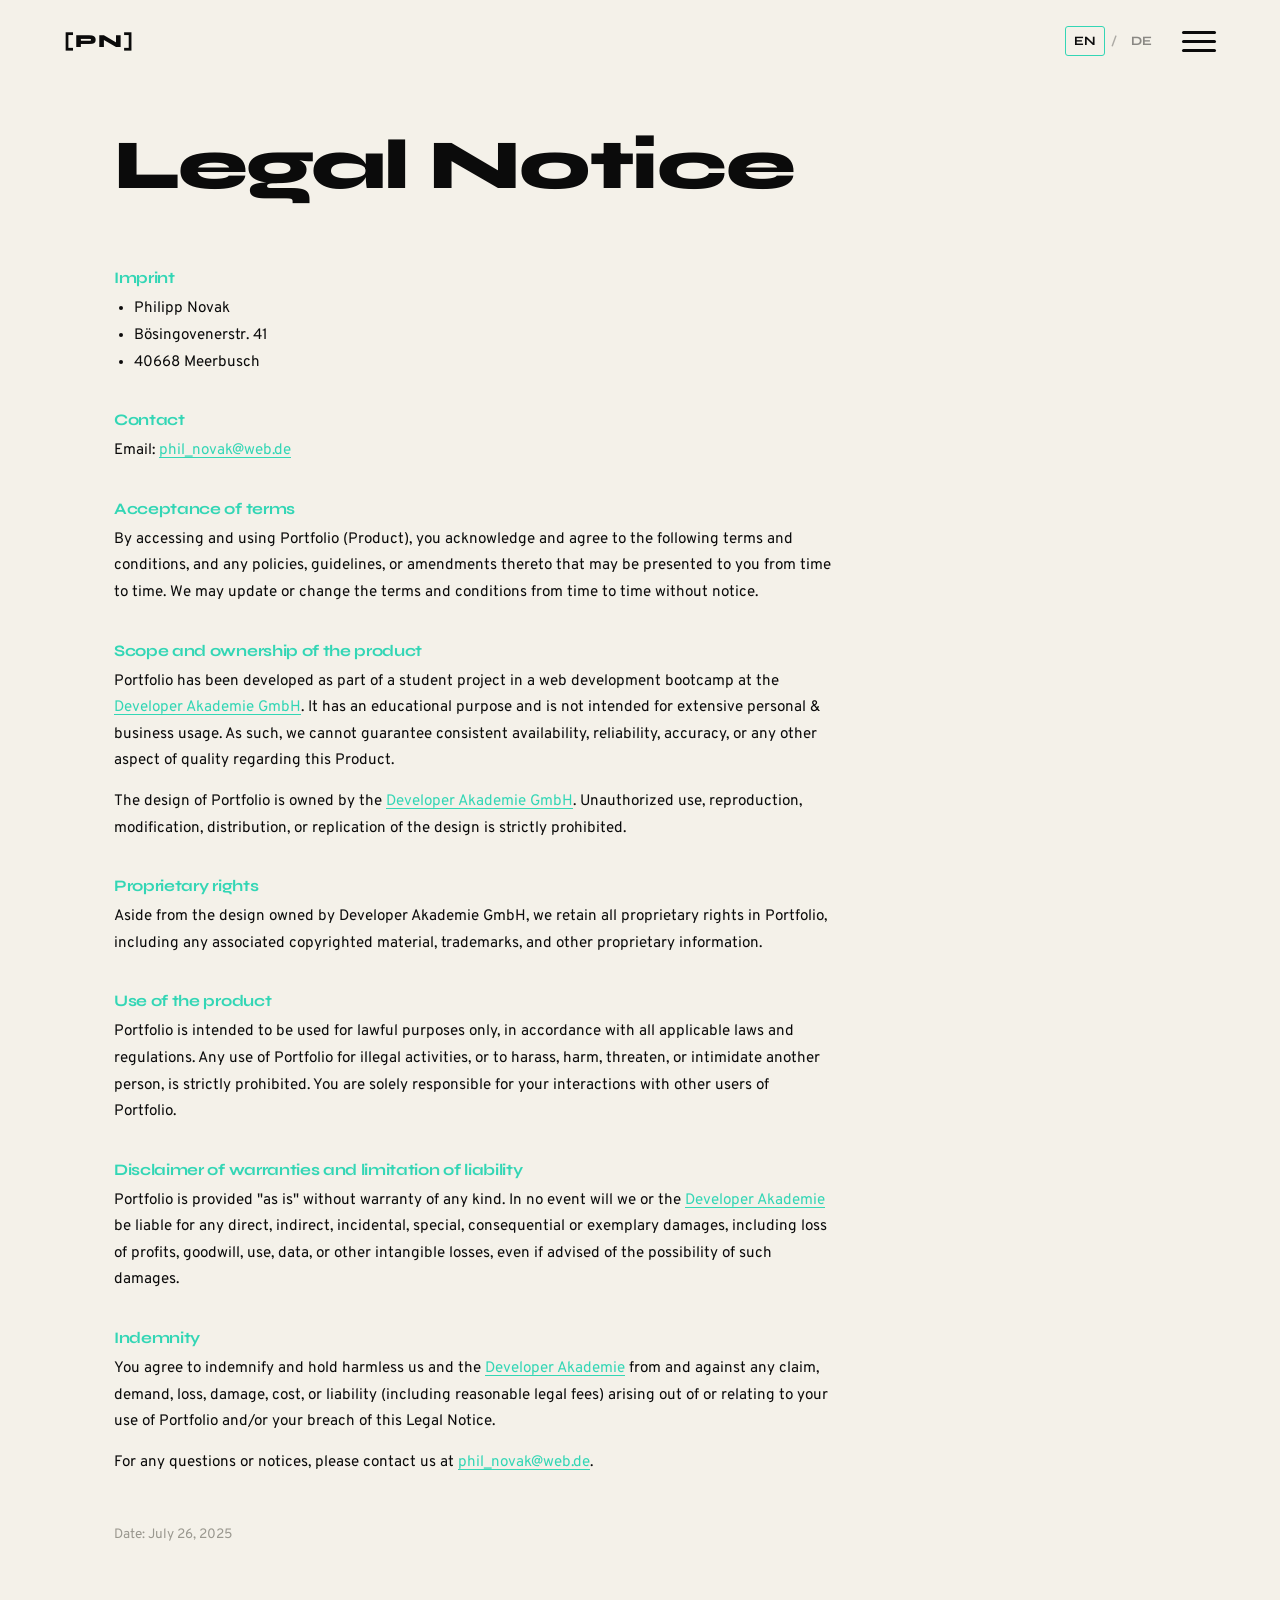
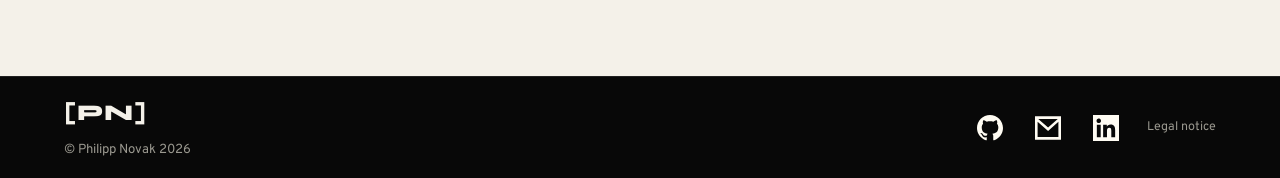
==== legal-notice.html @ 4f1f5400 "Add contact form functionality, internationalization support, and privacy policy page - Implemented " ====
<!DOCTYPE html>
<html lang="en">

<head>
    <meta charset="UTF-8">
    <meta name="viewport" content="width=device-width, initial-scale=1.0">
    <title>Legal Notice — Philipp Novak</title>
    <link rel="stylesheet" href="style.css">
    <link rel="icon" type="image/png" href="./assets/img/logo_philipp_novak.png" />
</head>

<body id="top">

    <!-- HEADER -->
    <header class="site-header">
        <span class="logo">[P<span>N</span>]</span>
        <div class="header-right">
            <div class="lang" aria-label="Language switch">
                <button data-lang="en" class="is-active">EN</button>
                <span class="sep">/</span>
                <button data-lang="de">DE</button>
            </div>
            <button class="burger" id="burger" aria-label="Open menu" aria-expanded="false">
                <span></span><span></span><span></span>
            </button>
        </div>
    </header>

    <!-- MENU OVERLAY -->
    <nav class="menu" id="menu" aria-hidden="true">
        <div class="menu-links">
            <a href="./index.html#about"><span data-i18n="nav_about">About me</span></a>
            <a href="./index.html#skills"><span data-i18n="nav_skills">My Skills</span></a>
            <a href="./index.html#portfolio"><span data-i18n="nav_portfolio">Portfolio</span></a>
            <a href="./index.html#references"><span data-i18n="nav_references">References</span></a>
            <a href="./index.html#contact"><span data-i18n="nav_contact">Say Hi</span></a>
        </div>
        <div class="menu-bottom">
            <div class="menu-bottom-inner">
                <div class="menu-hi">
                    <p class="menu-hi-title">Say Hi!</p>
                    <a href="mailto:phil_novak@web.de" class="menu-hi-email">phil_novak@web.de</a>
                </div>
                <div class="menu-socials">
                    <a href="#" aria-label="GitHub"><img src="./assets/img/github_menu.svg" alt="GitHub"></a>
                    <a href="mailto:phil_novak@web.de" aria-label="Email"><img src="./assets/img/mail_menu.svg" alt="Email"></a>
                    <a href="#" aria-label="LinkedIn"><img src="./assets/img/linkedin_menu.svg" alt="LinkedIn"></a>
                </div>
            </div>
        </div>
    </nav>

    <!-- LEGAL NOTICE CONTENT -->
    <section class="legal-page pad">
        <div class="wrap">
            <h1 data-i18n="ln_title">Legal Notice</h1>

            <div class="legal-block">
                <h2 data-i18n="ln_imprint">Imprint</h2>
                <ul>
                    <li>Philipp Novak</li>
                    <li>Bösingovenerstr. 41</li>
                    <li>40668 Meerbusch</li>
                </ul>
            </div>

            <div class="legal-block">
                <h2 data-i18n="ln_contact">Contact</h2>
                <p data-i18n-html="ln_contact_p">Email: <a href="mailto:phil_novak@web.de">phil_novak@web.de</a></p>
            </div>

            <div class="legal-block">
                <h2 data-i18n="ln_terms">Acceptance of terms</h2>
                <p data-i18n="ln_terms_p">By accessing and using Portfolio (Product), you acknowledge and agree to the following terms and conditions, and any policies, guidelines, or amendments thereto that may be presented to you from time to time. We may update or change the terms and conditions from time to time without notice.</p>
            </div>

            <div class="legal-block">
                <h2 data-i18n="ln_scope">Scope and ownership of the product</h2>
                <p data-i18n-html="ln_scope_p1">Portfolio has been developed as part of a student project in a web development bootcamp at the <a href="https://developerakademie.com" target="_blank" rel="noopener">Developer Akademie GmbH</a>. It has an educational purpose and is not intended for extensive personal &amp; business usage. As such, we cannot guarantee consistent availability, reliability, accuracy, or any other aspect of quality regarding this Product.</p>
                <p data-i18n-html="ln_scope_p2">The design of Portfolio is owned by the <a href="https://developerakademie.com" target="_blank" rel="noopener">Developer Akademie GmbH</a>. Unauthorized use, reproduction, modification, distribution, or replication of the design is strictly prohibited.</p>
            </div>

            <div class="legal-block">
                <h2 data-i18n="ln_prop">Proprietary rights</h2>
                <p data-i18n="ln_prop_p">Aside from the design owned by Developer Akademie GmbH, we retain all proprietary rights in Portfolio, including any associated copyrighted material, trademarks, and other proprietary information.</p>
            </div>

            <div class="legal-block">
                <h2 data-i18n="ln_use">Use of the product</h2>
                <p data-i18n="ln_use_p">Portfolio is intended to be used for lawful purposes only, in accordance with all applicable laws and regulations. Any use of Portfolio for illegal activities, or to harass, harm, threaten, or intimidate another person, is strictly prohibited. You are solely responsible for your interactions with other users of Portfolio.</p>
            </div>

            <div class="legal-block">
                <h2 data-i18n="ln_disc">Disclaimer of warranties and limitation of liability</h2>
                <p data-i18n-html="ln_disc_p">Portfolio is provided "as is" without warranty of any kind. In no event will we or the <a href="https://developerakademie.com" target="_blank" rel="noopener">Developer Akademie</a> be liable for any direct, indirect, incidental, special, consequential or exemplary damages, even if advised of the possibility of such damages.</p>
            </div>

            <div class="legal-block">
                <h2 data-i18n="ln_indem">Indemnity</h2>
                <p data-i18n-html="ln_indem_p1">You agree to indemnify and hold harmless us and the <a href="https://developerakademie.com" target="_blank" rel="noopener">Developer Akademie</a> from and against any claim, demand, loss, damage, cost, or liability arising out of or relating to your use of Portfolio and/or your breach of this Legal Notice.</p>
                <p data-i18n-html="ln_indem_p2">For any questions or notices, please contact us at <a href="mailto:phil_novak@web.de">phil_novak@web.de</a>.</p>
            </div>

            <p class="legal-date" data-i18n="ln_date">Date: July 26, 2025</p>
        </div>
    </section>

    <!-- FOOTER -->
    <section class="contact contact--slim">
        <footer class="site-footer">
            <div class="footer-left">
                <span class="logo">[P<span>N</span>]</span>
                <a href="mailto:phil_novak@web.de" class="footer-email">phil_novak@web.de</a>
                <p>© Philipp Novak 2026</p>
            </div>
            <div class="footer-right">
                <div class="socials">
                    <a href="#" aria-label="GitHub"><img src="./assets/img/github_menu.svg" alt="GitHub"></a>
                    <a href="mailto:phil_novak@web.de" aria-label="Email"><img src="./assets/img/mail_menu.svg" alt="Email"></a>
                    <a href="#" aria-label="LinkedIn"><img src="./assets/img/linkedin_menu.svg" alt="LinkedIn"></a>
                </div>
                <a href="./legal-notice.html" class="legal" data-i18n="legal">Legal notice</a>
            </div>
        </footer>
    </section>

    <script src="./js/i18n.js"></script>
    <script src="./script.js"></script>

</body>
</html>
---- style.css ----
/* ---------- fonts ---------- */
@font-face {
  font-family: 'Overpass';
  font-style: normal;
  font-weight: 300;
  font-display: swap;
  src: url('./fonts/overpass-300-latin_ext.woff2') format('woff2');
  unicode-range: U+0100-02BA, U+02BD-02C5, U+02C7-02CC, U+02CE-02D7, U+02DD-02FF, U+0304, U+0308, U+0329, U+1D00-1DBF, U+1E00-1E9F, U+1EF2-1EFF, U+2020, U+20A0-20AB, U+20AD-20C0, U+2113, U+2C60-2C7F, U+A720-A7FF;
}
@font-face {
  font-family: 'Overpass';
  font-style: normal;
  font-weight: 300;
  font-display: swap;
  src: url('./fonts/overpass-300-latin.woff2') format('woff2');
  unicode-range: U+0000-00FF, U+0131, U+0152-0153, U+02BB-02BC, U+02C6, U+02DA, U+02DC, U+0304, U+0308, U+0329, U+2000-206F, U+20AC, U+2122, U+2191, U+2193, U+2212, U+2215, U+FEFF, U+FFFD;
}
@font-face {
  font-family: 'Overpass';
  font-style: normal;
  font-weight: 400;
  font-display: swap;
  src: url('./fonts/overpass-400-latin_ext.woff2') format('woff2');
  unicode-range: U+0100-02BA, U+02BD-02C5, U+02C7-02CC, U+02CE-02D7, U+02DD-02FF, U+0304, U+0308, U+0329, U+1D00-1DBF, U+1E00-1E9F, U+1EF2-1EFF, U+2020, U+20A0-20AB, U+20AD-20C0, U+2113, U+2C60-2C7F, U+A720-A7FF;
}
@font-face {
  font-family: 'Overpass';
  font-style: normal;
  font-weight: 400;
  font-display: swap;
  src: url('./fonts/overpass-400-latin.woff2') format('woff2');
  unicode-range: U+0000-00FF, U+0131, U+0152-0153, U+02BB-02BC, U+02C6, U+02DA, U+02DC, U+0304, U+0308, U+0329, U+2000-206F, U+20AC, U+2122, U+2191, U+2193, U+2212, U+2215, U+FEFF, U+FFFD;
}
@font-face {
  font-family: 'Overpass';
  font-style: normal;
  font-weight: 700;
  font-display: swap;
  src: url('./fonts/overpass-700-latin_ext.woff2') format('woff2');
  unicode-range: U+0100-02BA, U+02BD-02C5, U+02C7-02CC, U+02CE-02D7, U+02DD-02FF, U+0304, U+0308, U+0329, U+1D00-1DBF, U+1E00-1E9F, U+1EF2-1EFF, U+2020, U+20A0-20AB, U+20AD-20C0, U+2113, U+2C60-2C7F, U+A720-A7FF;
}
@font-face {
  font-family: 'Overpass';
  font-style: normal;
  font-weight: 700;
  font-display: swap;
  src: url('./fonts/overpass-700-latin.woff2') format('woff2');
  unicode-range: U+0000-00FF, U+0131, U+0152-0153, U+02BB-02BC, U+02C6, U+02DA, U+02DC, U+0304, U+0308, U+0329, U+2000-206F, U+20AC, U+2122, U+2191, U+2193, U+2212, U+2215, U+FEFF, U+FFFD;
}
@font-face {
  font-family: 'Syne';
  font-style: normal;
  font-weight: 700;
  font-display: swap;
  src: url('./fonts/syne-700-latin_ext.woff2') format('woff2');
  unicode-range: U+0100-02BA, U+02BD-02C5, U+02C7-02CC, U+02CE-02D7, U+02DD-02FF, U+0304, U+0308, U+0329, U+1D00-1DBF, U+1E00-1E9F, U+1EF2-1EFF, U+2020, U+20A0-20AB, U+20AD-20C0, U+2113, U+2C60-2C7F, U+A720-A7FF;
}
@font-face {
  font-family: 'Syne';
  font-style: normal;
  font-weight: 700;
  font-display: swap;
  src: url('./fonts/syne-700-latin.woff2') format('woff2');
  unicode-range: U+0000-00FF, U+0131, U+0152-0153, U+02BB-02BC, U+02C6, U+02DA, U+02DC, U+0304, U+0308, U+0329, U+2000-206F, U+20AC, U+2122, U+2191, U+2193, U+2212, U+2215, U+FEFF, U+FFFD;
}
@font-face {
  font-family: 'Syne';
  font-style: normal;
  font-weight: 800;
  font-display: swap;
  src: url('./fonts/syne-800-latin_ext.woff2') format('woff2');
  unicode-range: U+0100-02BA, U+02BD-02C5, U+02C7-02CC, U+02CE-02D7, U+02DD-02FF, U+0304, U+0308, U+0329, U+1D00-1DBF, U+1E00-1E9F, U+1EF2-1EFF, U+2020, U+20A0-20AB, U+20AD-20C0, U+2113, U+2C60-2C7F, U+A720-A7FF;
}
@font-face {
  font-family: 'Syne';
  font-style: normal;
  font-weight: 800;
  font-display: swap;
  src: url('./fonts/syne-800-latin.woff2') format('woff2');
  unicode-range: U+0000-00FF, U+0131, U+0152-0153, U+02BB-02BC, U+02C6, U+02DA, U+02DC, U+0304, U+0308, U+0329, U+2000-206F, U+20AC, U+2122, U+2191, U+2193, U+2212, U+2215, U+FEFF, U+FFFD;
}

  :root {
    --cream: #F4F1E9;
    --ink: #0B0B0B;
    --teal: #33D6B5;
    --dark: #080808;
    --muted: #8d8a82;
    --line: #0B0B0B;
    --maxw: 1180px;
  }

  * {
    box-sizing: border-box;
    margin: 0;
    padding: 0
  }

  html {
    scroll-behavior: smooth
  }

  body {
    font-family: 'Overpass', system-ui, sans-serif;
    background: var(--cream);
    color: var(--ink);
    line-height: 1.6;
    overflow-x: hidden;
    -webkit-font-smoothing: antialiased;
  }

  h1,
  h2,
  h3 {
    font-family: 'Syne', sans-serif;
    line-height: 1;
    letter-spacing: -0.02em
  }

  a {
    color: inherit;
    text-decoration: none
  }

  img,
  svg {
    display: block
  }

  ::selection {
    background: var(--teal);
    color: var(--ink)
  }

  .wrap {
    max-width: var(--maxw);
    margin-inline: auto;
    padding-inline: clamp(20px, 5vw, 64px)
  }

  .teal {
    color: var(--teal)
  }

  /* ---------- buttons ---------- */
  .btn {
    display: inline-flex;
    align-items: center;
    gap: 10px;
    font-family: 'Syne', sans-serif;
    font-weight: 700;
    font-size: .95rem;
    border: 2px solid var(--ink);
    background: transparent;
    color: var(--ink);
    padding: 14px 34px;
    border-radius: 2px;
    cursor: pointer;
    transition: background .25s ease, color .25s ease, transform .15s ease;
  }

  .btn:hover {
    background: var(--ink);
    color: var(--cream)
  }

  .btn:active {
    transform: translateY(1px)
  }

  .btn:disabled {
    opacity: .35;
    cursor: not-allowed;
  }

  .btn:disabled:hover {
    background: transparent;
    color: var(--ink);
    transform: none;
  }

  .btn--ghost-light:disabled:hover {
    background: transparent;
    color: var(--cream);
  }

  .btn--ghost-light {
    border-color: var(--cream);
    color: var(--cream)
  }

  .btn--ghost-light:hover {
    background: var(--cream);
    color: var(--dark)
  }

  /* ---------- header ---------- */
  .site-header {
    position: fixed;
    top: 0;
    left: 0;
    width: 100%;
    z-index: 40;
    display: flex;
    align-items: center;
    justify-content: space-between;
    padding: 26px clamp(20px, 5vw, 64px);
    background: var(--cream);
  }

  .logo {
    font-family: 'Syne', sans-serif;
    font-weight: 900;
    font-size: 1.15rem;
    letter-spacing: 1px;
    display: inline-flex
  }

  .logo span {
    color: var(--ink)
  }

  .site-footer .logo {
    color: var(--cream)
  }

  .site-footer .logo span {
    color: var(--cream)
  }

  .header-right {
    display: flex;
    align-items: center;
    gap: 22px
  }

  .lang {
    display: flex;
    align-items: center;
    gap: 6px;
    font-family: 'Syne', sans-serif;
    font-weight: 700;
    font-size: .8rem
  }

  .lang button {
    background: none;
    border: none;
    cursor: pointer;
    color: var(--ink);
    font: inherit;
    padding: 4px 8px;
    border-radius: 3px;
    opacity: .45;
    transition: .2s;
  }

  .lang button.is-active {
    opacity: 1;
    background: none;
    color: var(--ink);
    border: 1.5px solid var(--teal);
  }

  .lang .sep {
    opacity: .3
  }

  .burger {
    width: 34px;
    height: 24px;
    position: relative;
    background: none;
    border: none;
    cursor: pointer;
  }

  .burger span {
    position: absolute;
    left: 0;
    height: 2.5px;
    width: 100%;
    background: var(--ink);
    border-radius: 2px;
    transition: transform .3s ease, opacity .2s ease, top .3s ease, background .3s ease;
  }

  .burger span:nth-child(1) {
    top: 2px
  }

  .burger span:nth-child(2) {
    top: 11px
  }

  .burger span:nth-child(3) {
    top: 20px
  }

  body.menu-open .burger span:nth-child(1) {
    top: 11px;
    transform: rotate(45deg)
  }

  body.menu-open .burger span:nth-child(2) {
    opacity: 0
  }

  body.menu-open .burger span:nth-child(3) {
    top: 11px;
    transform: rotate(-45deg)
  }

  /* ---------- menu overlay ---------- */
  .menu {
    position: fixed;
    inset: 0;
    z-index: 35;
    background: var(--cream);
    color: var(--ink);
    display: flex;
    flex-direction: column;
    opacity: 0;
    visibility: hidden;
    transition: opacity .35s ease, visibility .35s;
  }

  body.menu-open .menu {
    opacity: 1;
    visibility: visible;
  }

  .menu-links {
    flex: 1;
    display: flex;
    flex-direction: column;
    justify-content: center;
    padding: 100px clamp(24px, 8vw, 120px) 24px;
    gap: 4px;
  }

  .menu-links a {
    font-family: 'Syne', sans-serif;
    font-weight: 800;
    font-size: clamp(2rem, 7vw, 4.5rem);
    line-height: 1.15;
    color: var(--ink);
    display: flex;
    align-items: center;
    gap: 20px;
    transition: color .2s ease;
  }

  .menu-links a::before {
    content: '';
    display: block;
    width: clamp(10px, 1.5vw, 16px);
    height: clamp(10px, 1.5vw, 16px);
    border-left: 2.5px solid currentColor;
    border-bottom: 2.5px solid currentColor;
    flex-shrink: 0;
  }

  .menu-links a:hover {
    color: var(--teal);
  }

  .menu-bottom {
    background: var(--dark);
    color: var(--cream);
    padding: 52px clamp(24px, 8vw, 120px) 40px;
    clip-path: polygon(0 44px, 100% 0, 100% 100%, 0 100%);
  }

  .menu-bottom-inner {
    display: flex;
    align-items: flex-end;
    justify-content: space-between;
    gap: 24px;
  }

  .menu-hi-title {
    font-family: 'Syne', sans-serif;
    font-weight: 900;
    font-size: clamp(2rem, 5vw, 3.5rem);
    line-height: 1;
    letter-spacing: -0.02em;
  }

  .menu-hi-email {
    display: block;
    margin-top: 8px;
    font-size: .9rem;
    color: var(--cream);
    opacity: .65;
  }

  .menu-socials {
    display: flex;
    gap: 24px;
    align-items: center;
    padding-bottom: 4px;
  }

  .menu-socials a img {
    width: 26px;
    height: 26px;
    display: block;
    transition: opacity .2s;
  }

  .menu-socials a:hover img {
    opacity: .65;
  }

  /* ---------- hero ---------- */
  .hero {
    position: relative;
    min-height: 100svh;
    display: flex;
    flex-direction: column;
    justify-content: center;
    padding-block: 140px 90px;
  }

  .hero-text {
    display: inline-flex;
    flex-direction: column;
  }

  .hero h1 {
    font-weight: 900;
    font-size: clamp(3rem, 13vw, 9rem);
    letter-spacing: -0.03em
  }

  .hero h1 .l2 {
    display: block
  }

  .hero h1 span:first-child {
    padding-left: clamp(1rem, 4vw, 3.5rem);
  }

  .hero-name {
    display: flex;
    align-items: center;
    gap: 18px;
    margin-top: 26px;
  }

  .hero-name .rule {
    flex: 1;
    height: 2px;
    background: var(--ink)
  }

  .hero-name strong {
    font-family: 'Overpass', sans-serif;
    font-weight: 700;
    color: var(--teal);
    font-size: clamp(1.1rem, 2.6vw, 1.7rem);
  }

  .hero-mail {
    position: absolute;
    left: clamp(10px, 2.6vw, 30px);
    bottom: 120px;
    transform: rotate(-90deg);
    transform-origin: left bottom;
    font-size: .72rem;
    letter-spacing: .18em;
    color: var(--ink);
    opacity: .7;
  }

  .scroll-down {
    position: absolute;
    right: clamp(20px, 5vw, 64px);
    bottom: 46px;
    display: flex;
    flex-direction: column;
    align-items: center;
    gap: 8px;
    font-size: .7rem;
    letter-spacing: .14em;
    opacity: .8;
  }

  .scroll-down img {
    animation: drop 1.3s ease-in-out infinite
  }

  @keyframes drop {
    0% {
      transform: translateY(-24px);
      opacity: 0;
    }
    30% {
      opacity: 1;
    }
    70% {
      opacity: 1;
    }
    100% {
      transform: translateY(28px);
      opacity: 0;
    }
  }

  /* ---------- section frame ---------- */
  section {
    position: relative;
    scroll-margin-top: 80px;
  }

  .pad {
    padding-block: clamp(70px, 11vw, 130px)
  }

  .section-head {
    text-align: center;
    margin-bottom: clamp(40px, 6vw, 70px)
  }

  .section-head h2 {
    font-weight: 900;
    font-size: clamp(2.4rem, 7vw, 4.4rem);
    display: inline-block;
    transition: color .25s ease;
  }

  .section-head p {
    max-width: 520px;
    margin: 18px auto 0;
    color: #4a4842;
    font-size: 1rem;
  }

  /* heading with side rules (skills) */
  .head-ruled {
    display: flex;
    align-items: center;
    gap: 24px;
    justify-content: center;
    margin-bottom: clamp(36px, 6vw, 60px)
  }

  .head-ruled .r {
    flex: 1;
    height: 2px;
    background: var(--ink);
    max-width: 220px
  }

  .head-ruled h2 {
    font-weight: 900;
    font-size: clamp(2.2rem, 6.5vw, 4rem);
    white-space: nowrap;
    transition: color .25s ease;
  }

  /* ---------- about ---------- */
  .about-grid {
    display: grid;
    grid-template-columns: 1.1fr 1fr;
    gap: clamp(36px, 6vw, 80px);
    align-items: start;
  }

  .about h2 {
    font-size: clamp(2.6rem, 7vw, 4.6rem);
    font-weight: 900;
    margin-bottom: clamp(16px, 2.5vw, 28px);
    transition: color .25s ease;
  }

  .about h2:hover,
  #skills h2:hover,
  #portfolio h2:hover,
  #references h2:hover,
  #contact h2:hover {
    color: var(--teal);
  }

  .about p.lead {
    color: #4a4842;
    max-width: 50ch;
    margin-bottom: 28px
  }

  .about-facts {
    display: flex;
    flex-direction: column;
    gap: 14px;
    margin-bottom: 34px
  }

  .fact {
    display: flex;
    align-items: center;
    gap: 14px;
    font-weight: 500
  }

  .fact svg {
    flex: none
  }

  .about-photo-col {
    padding-top: calc(clamp(2.6rem, 7vw, 4.6rem) + 28px);
  }

  .about-photo {
    position: relative;
    aspect-ratio: 1/1.05;
    background: linear-gradient(135deg, #d9d6cd, #c4c1b7);
    display: flex;
    flex-direction: column;
    align-items: center;
    justify-content: center;
    gap: 14px;
    color: #6c6960;
    max-width: 82%;
  }

  .about-photo::after {
    content: '';
    position: absolute;
    inset: 0;
    border: 2px solid var(--ink);
    pointer-events: none;
    opacity: 0;
    transform: translate(0, 0);
    transition: opacity .3s ease, transform .3s ease;
  }

  .about-photo:hover::after {
    opacity: 1;
    transform: translate(8px, 8px);
  }

  .about-photo img {
    width: 100%;
    height: 100%;
    object-fit: cover;
    display: block;
  }

  .skills-arrow {
    display: flex;
    justify-content: flex-start;
    padding-top: 12px;
    transition: transform .2s ease;
  }

  .skills-arrow:hover {
    transform: translateX(4px);
  }

  .skills-arrow img {
    width: auto;
    height: auto;
    object-fit: unset;
  }

  .about-arrow {
    display: flex;
    justify-content: center;
    padding-top: 20px;
    transition: transform .2s ease;
  }

  .about-arrow:hover {
    transform: translateY(4px);
  }

  .about-arrow img {
    width: auto;
    height: auto;
    object-fit: unset;
  }

  .about-photo svg {
    opacity: .55
  }

  .about-photo span {
    font-size: .85rem;
    letter-spacing: .05em
  }

  /* ---------- skills ---------- */
  #skills {
    padding-block-start: clamp(40px, 3vw, 70px);
  }

  .skills-box {
    border: 2px solid var(--ink);
    padding: clamp(28px, 5vw, 56px) clamp(20px, 4vw, 48px)
  }

  .skills-grid {
    display: grid;
    grid-template-columns: repeat(5, 1fr);
    gap: clamp(22px, 3vw, 38px) 12px;
  }

  .skill {
    display: flex;
    flex-direction: column;
    align-items: center;
    gap: 12px;
    text-align: center
  }

  .skill .ico {
    width: 58px;
    height: 58px;
    color: var(--ink);
    display: flex;
    align-items: center;
    justify-content: center;
    overflow: hidden;
  }

  .skill .ico img {
    width: 100%;
    height: 100%;
    object-fit: contain;
    display: block;
  }

  .skill:hover .ico img {
    animation: carousel-slide 1s ease-in-out infinite;
  }

  @keyframes carousel-slide {
    0%   { transform: translateX(0);     opacity: 1; }
    30%  { transform: translateX(110%);  opacity: 0; }
    31%  { transform: translateX(-110%); opacity: 0; }
    75%  { transform: translateX(0);     opacity: 1; }
    100% { transform: translateX(0);     opacity: 1; }
  }

  .skill span {
    font-size: .8rem;
    font-weight: 600
  }

  .skills-foot {
    display: flex;
    align-items: center;
    justify-content: center;
    gap: 10px;
    flex-wrap: wrap;
    margin-top: clamp(28px, 4vw, 44px);
    font-size: .95rem;
    text-align: center;
  }

  .skills-contact {
    font-weight: 300;
    color: var(--teal);
    transition: font-weight .15s ease;
  }

  .skills-contact:hover {
    font-weight: 700;
  }

  .skills-contact-obj {
    position: relative;
  }

  .skills-contact-obj::after {
    content: '';
    position: absolute;
    left: 0;
    bottom: -1px;
    width: 0;
    height: 1.5px;
    background: currentColor;
    transition: width .3s ease;
  }

  .skills-contact:hover .skills-contact-obj::after {
    width: 100%;
  }

  /* ---------- portfolio ---------- */
  .proj {
    display: grid;
    grid-template-columns: 1fr 1fr;
    align-items: center;
    gap: clamp(20px, 5vw, 60px);
    margin-bottom: clamp(40px, 7vw, 90px);
    position: relative;
  }

  .proj:last-child {
    margin-bottom: 0
  }

  .proj.reverse .proj-media {
    order: 2
  }

  .proj.reverse .proj-num {
    order: 1;
    align-items: flex-start;
  }

  .proj-num {
    font-family: 'Syne', sans-serif;
    font-weight: 900;
    font-size: clamp(1.6rem, 4vw, 2.6rem);
    display: flex;
    flex-direction: column;
    align-items: flex-end;
    gap: 20px;
  }

  .proj-count {
    line-height: 1;
  }

  .proj-hover-info {
    display: flex;
    flex-direction: column;
    align-items: flex-end;
    gap: 14px;
    opacity: 0;
    transform: translateX(-80px);
    transition: opacity .5s cubic-bezier(.22,.61,.36,1), transform .5s cubic-bezier(.22,.61,.36,1);
  }

  .proj.reverse .proj-hover-info {
    align-items: flex-start;
    transform: translateX(80px);
  }

  .proj:hover .proj-hover-info {
    opacity: 1;
    transform: translateX(0);
  }

  .proj-title {
    font-family: 'Overpass', sans-serif;
    font-weight: 800;
    font-size: clamp(1.1rem, 2vw, 1.4rem);
  }

  .proj-langs {
    display: flex;
    align-items: center;
    flex-wrap: wrap;
    gap: 0;
    color: var(--teal);
    font-size: .8rem;
    font-weight: 600;
    letter-spacing: .03em;
  }

  .proj-langs span:not(:last-child)::after {
    content: '';
    display: inline-block;
    width: 1.5px;
    height: 22px;
    background: var(--teal);
    margin: 0 8px;
    vertical-align: middle;
  }

  .proj-desc {
    font-size: .9rem;
    line-height: 1.6;
    max-width: 28ch;
    color: var(--ink);
    opacity: .75;
  }

  .proj-gh {
    display: inline-block;
    border: 2.5px solid var(--ink);
    padding: 8px 20px;
    font-family: 'Overpass', sans-serif;
    font-weight: 700;
    font-size: .85rem;
    transition: padding-right .3s cubic-bezier(.22,.61,.36,1), background .25s ease, color .25s ease;
  }

  .proj-gh:hover {
    padding-right: 36px;
  }

  .proj-media {
    position: relative;
    border: 1.5px solid var(--ink);
    background: #ece9e0;
    border-radius: 4px;
    overflow: visible;
    aspect-ratio: 16/10;
    transition: border-color .25s ease;
  }

  .proj-clip {
    position: absolute;
    inset: 0;
    overflow: hidden;
    border-radius: 3px;
  }

  .proj-clip img {
    width: 100%;
    height: 100%;
    object-fit: cover;
    display: block;
  }

  .proj-media::after {
    content: '';
    position: absolute;
    inset: -1px;
    border: 2.5px solid var(--ink);
    border-radius: 4px;
    opacity: 0;
    transform: translate(0, 0);
    transition: opacity .25s ease, transform .25s ease;
    pointer-events: none;
  }

  .proj:hover .proj-media::after {
    opacity: 1;
    transform: translate(8px, 8px);
  }

  .proj.reverse:hover .proj-media::after {
    transform: translate(-8px, 8px);
  }

  .proj-arrow {
    position: absolute;
    top: 50%;
    right: -32px;
    transform: translateY(-50%);
    display: grid;
    width: 48px;
    height: 48px;
    opacity: 0;
    pointer-events: none;
    z-index: 2;
    transition: opacity .2s ease;
  }

  .proj.reverse .proj-arrow {
    right: auto;
    left: -32px;
  }

  .proj-arrow img {
    grid-area: 1 / 1;
    width: 100%;
    height: 100%;
  }

  .proj-arrow .arr-up {
    opacity: 0;
    transform: scale(.88);
  }

  .proj:hover .proj-arrow {
    opacity: 1;
    pointer-events: auto;
  }

  .proj:hover .arr-down {
    animation: swap-down .35s ease forwards .1s;
  }

  .proj:hover .arr-up {
    animation: swap-up .35s ease forwards .25s;
  }

  @keyframes swap-down {
    0%   { opacity: 1; transform: scale(1); }
    100% { opacity: 0; transform: scale(.88); }
  }

  @keyframes swap-up {
    0%   { opacity: 0; transform: scale(.88); }
    100% { opacity: 1; transform: scale(1); }
  }

  .tags {
    font-size: .82rem;
    color: var(--teal);
    font-weight: 600;
    letter-spacing: .04em;
  }

  /* ---------- references ---------- */
  .ref-grid {
    display: grid;
    grid-template-columns: repeat(3, 1fr);
    gap: clamp(20px, 3vw, 34px)
  }

  .ref-card {
    border: 1.5px solid var(--ink);
    padding: clamp(24px, 3vw, 34px);
    display: flex;
    flex-direction: column;
    align-items: center;
    text-align: center;
    gap: 6px;
    transition: transform .25s ease, box-shadow .25s ease, border-color .25s ease;
  }

  .ref-card:hover {
    transform: translateY(-5px);
    border-color: var(--teal);
  }

  .ref-card .quote {
    font-family: 'Overpass';
    font-weight: 900;
    font-size: 2.4rem;
    line-height: .6;
    color: var(--ink)
  }

  .ref-card .ref-name {
    font-family: 'Overpass';
    font-weight: 800;
    font-size: 1.15rem;
    margin-top: 8px
  }

  .ref-card .ref-role {
    color: var(--ink);
    font-weight: 600;
    font-size: .82rem;
    letter-spacing: .05em;
    margin-bottom: 14px
  }

  .ref-card .ref-text {
    font-size: .92rem;
    color: #4a4842;
    line-height: 1.55
  }

  /* ---------- contact ---------- */
  .contact {
    background: var(--dark);
    color: var(--cream);
    position: relative;
    clip-path: polygon(0 0, 100% 7%, 100% 100%, 0 100%);
    margin-top: clamp(60px, 10vw, 120px);
    padding-block: clamp(120px, 16vw, 200px) clamp(40px, 6vw, 70px);
  }

  .contact h2 {
    font-weight: 900;
    font-size: clamp(2.8rem, 9vw, 5.5rem);
    color: var(--cream);
    transition: color .25s ease;
  }

  .contact .c-sub {
    font-family: 'Overpass';
    font-weight: 800;
    color: var(--teal);
    font-size: clamp(1.2rem, 3vw, 1.7rem);
    margin-top: 10px
  }

  .contact .c-text {
    color: #cfcdc6;
    margin-top: 6px;
    margin-bottom: 40px
  }

  .contact-inner {
    display: flex;
    flex-direction: column;
    align-items: center;
  }

  .contact-inner h2 {
    align-self: flex-start;
  }

  .contact .c-sub,
  .contact .c-text {
    text-align: center;
  }

  #contactForm {
    width: 100%;
    max-width: 580px;
    display: flex;
    flex-direction: column;
    align-items: center;
  }

  #contactForm .form-row,
  #contactForm .privacy {
    width: 100%;
  }

  #contactForm .btn {
    align-self: center;
  }

  #contactForm .form-msg {
    text-align: center;
  }

  .form-row {
    margin-bottom: 30px
  }

  .form-row input,
  .form-row textarea {
    width: 100%;
    background: transparent;
    border: none;
    border-bottom: 1.5px solid #4a4a47;
    color: var(--cream);
    font-family: 'Overpass';
    font-size: 1rem;
    padding: 10px 2px;
    resize: none;
    transition: border-color .25s ease;
  }

  .form-row input:focus,
  .form-row textarea:focus {
    outline: none;
    border-color: var(--teal)
  }

  .form-row input.is-invalid,
  .form-row textarea.is-invalid {
    border-color: #e05555;
  }

  .form-hint {
    display: none;
    margin-top: 5px;
    font-size: .75rem;
    color: #e05555;
    letter-spacing: .02em;
  }

  .form-row:has(.is-invalid) .form-hint {
    display: block;
  }

  .form-row input::placeholder,
  .form-row textarea::placeholder {
    color: #7c7c78
  }

  .privacy {
    display: flex;
    align-items: flex-start;
    gap: 12px;
    font-size: .85rem;
    color: #cfcdc6;
    margin-bottom: 30px
  }

  .privacy input {
    accent-color: var(--teal);
    margin-top: 3px;
    width: 17px;
    height: 17px;
    flex: none;
    cursor: pointer
  }

  .privacy a {
    color: var(--teal)
  }

  .privacy a:hover {
    text-decoration: underline
  }

  .form-msg {
    min-height: 22px;
    font-size: .9rem;
    margin-top: 6px;
    color: var(--teal);
    font-weight: 600
  }

  .form-msg.err {
    color: #ff8d7a
  }

  .footer-up {
    margin-bottom: 60px;
  }

  .footer-up img {
    display: block;
    transition: transform .25s ease;
  }

  .footer-up:hover img {
    transform: translateY(-6px);
  }

  .site-footer {
    display: flex;
    align-items: flex-end;
    justify-content: space-between;
    flex-wrap: wrap;
    gap: 24px;
    margin-top: clamp(60px, 9vw, 110px);
    padding-inline: clamp(20px, 5vw, 64px);
  }

  .footer-left .logo {
    color: var(--cream);
    font-size: 1.4rem
  }

  .footer-left .logo span {
    color: var(--cream)
  }

  .footer-email {
    display: none;
  }

  .footer-left p {
    color: #9a988f;
    font-size: .82rem;
    margin-top: 8px
  }

  .footer-right {
    display: flex;
    flex-direction: column;
    align-items: flex-end;
    gap: 12px
  }

  .socials {
    display: flex;
    gap: 32px
  }

  .socials a {
    color: var(--cream);
    transition: color .2s ease, transform .2s ease
  }

  .socials a:hover {
    color: var(--teal);
    transform: translateY(-3px)
  }

  .socials a img {
    width: 26px;
    height: 26px;
    display: block;
    transition: opacity .2s ease, transform .2s ease;
  }

  .socials a:hover img {
    opacity: .7;
    transform: translateY(-3px);
  }

  .footer-right .legal {
    font-size: .78rem;
    color: #9a988f
  }

  .footer-right .legal:hover {
    color: var(--cream)
  }

  /* ---------- diagonal arrows ---------- */
  .diag {
    position: absolute;
    color: var(--ink);
    opacity: .85
  }

  .diag.bl {
    left: clamp(20px, 5vw, 64px);
    bottom: clamp(20px, 4vw, 40px)
  }

  .diag.br {
    right: clamp(20px, 5vw, 64px);
    bottom: clamp(20px, 4vw, 40px)
  }

  .diag svg {
    transition: transform .25s ease
  }

  .diag:hover svg {
    transform: translate(-4px, 4px)
  }

  /* ---------- reveal animation ---------- */
  .reveal {
    opacity: 0;
    transform: translateY(26px);
    transition: opacity .7s ease, transform .7s ease
  }

  .reveal.in {
    opacity: 1;
    transform: none
  }

  /* ---------- responsive ---------- */
  @media(max-width:880px) {
    .about-grid {
      grid-template-columns: 1fr;
    }

    .about-grid > .reveal {
      text-align: center;
      display: flex;
      flex-direction: column;
      align-items: center;
    }

    .about-facts {
      justify-content: center;
    }

    .about-photo-col {
      max-width: 260px;
      margin-inline: auto;
      width: 100%;
      padding-top: 0;
      text-align: center;
    }

    .about-photo {
      max-width: 100%;
    }

    .skills-grid {
      grid-template-columns: repeat(3, 1fr)
    }

    .ref-grid {
      grid-template-columns: 1fr
    }

    .proj {
      grid-template-columns: 1fr;
      gap: 16px
    }

    .proj.reverse .proj-media {
      order: 0
    }

    .proj.reverse .proj-num,
    .proj-num {
      order: 0;
      text-align: left
    }

    .proj-media {
      aspect-ratio: 16/10
    }

    .head-ruled .r {
      max-width: 60px
    }
  }

  @media(max-width:520px) {
    .skills-grid {
      grid-template-columns: repeat(2, 1fr)
    }

    .hero-name {
      justify-content: flex-start
    }

    .hero-mail {
      display: none
    }


    .about p.lead {
      max-width: 100%;
      font-size: 1rem;
    }
  }

  @media(max-width:380px) {
    .about h2 {
      font-size: clamp(1.8rem, 9vw, 2.4rem);
    }

    .about-photo-col {
      max-width: 100%;
    }

    .about-photo {
      aspect-ratio: 1/1;
    }

    .about p.lead {
      font-size: 1rem;
    }

    .about-facts {
      gap: 10px;
      margin-bottom: 24px;
    }
  }

  /* ---------- legal notice ---------- */
  .legal-page h1 {
    font-family: 'Syne', sans-serif;
    font-weight: 900;
    font-size: clamp(2.4rem, 7vw, 4.4rem);
    margin-bottom: clamp(40px, 6vw, 70px);
  }

  .legal-block {
    margin-bottom: 36px;
  }

  .legal-block h2 {
    color: var(--teal);
    font-family: 'Syne', sans-serif;
    font-weight: 700;
    font-size: 1rem;
    margin-bottom: 10px;
  }

  .legal-block p,
  .legal-block li {
    font-size: .95rem;
    line-height: 1.75;
    max-width: 72ch;
    color: var(--ink);
  }

  .legal-block p + p {
    margin-top: 14px;
  }

  .legal-block ul {
    list-style: disc;
    padding-left: 20px;
  }

  .legal-block a {
    color: var(--teal);
    text-decoration: underline;
    text-underline-offset: 3px;
  }

  .legal-date {
    margin-top: 48px;
    font-size: .85rem;
    color: #9a988f;
  }

  /* ---------- slim footer (legal / privacy pages) ---------- */
  .contact--slim {
    margin-top: 0;
    padding-block: 0;
    clip-path: none;
  }

  .contact--slim .site-footer {
    margin-top: 0;
    padding-block: 18px;
    align-items: center;
    border-top: 1px solid rgba(255,255,255,0.1);
  }

  .contact--slim .footer-up {
    display: none;
  }

  .contact--slim .footer-right {
    flex-direction: row;
    align-items: center;
    gap: 28px;
    margin-bottom: 0;
  }

  .contact--slim .footer-right .socials {
    margin-bottom: 0;
  }

  /* ---------- widescreen ---------- */
  @media(min-width: 1440px) {
    .hero .wrap {
      display: flex;
      justify-content: center;
    }

    .scroll-down {
      bottom: 72px;
    }
  }

  @media(max-width: 360px) {
    .site-footer {
      flex-direction: column;
      align-items: center;
      text-align: center;
      gap: 16px;
    }

    .footer-left,
    .footer-right {
      display: contents;
    }

    .footer-up {
      display: none;
    }

    .socials {
      order: 1;
      justify-content: center;
    }

    .footer-left .logo {
      order: 2;
    }

    .footer-email {
      display: block;
      order: 3;
      color: #9a988f;
      font-size: .82rem;
    }

    .footer-right .legal {
      order: 4;
    }

    .footer-left p {
      display: none;
    }
  }

  @media(prefers-reduced-motion:reduce) {
    html {
      scroll-behavior: auto
    }

    .reveal {
      opacity: 1;
      transform: none;
      transition: none
    }

    .scroll-down img {
      animation: none
    }
  }
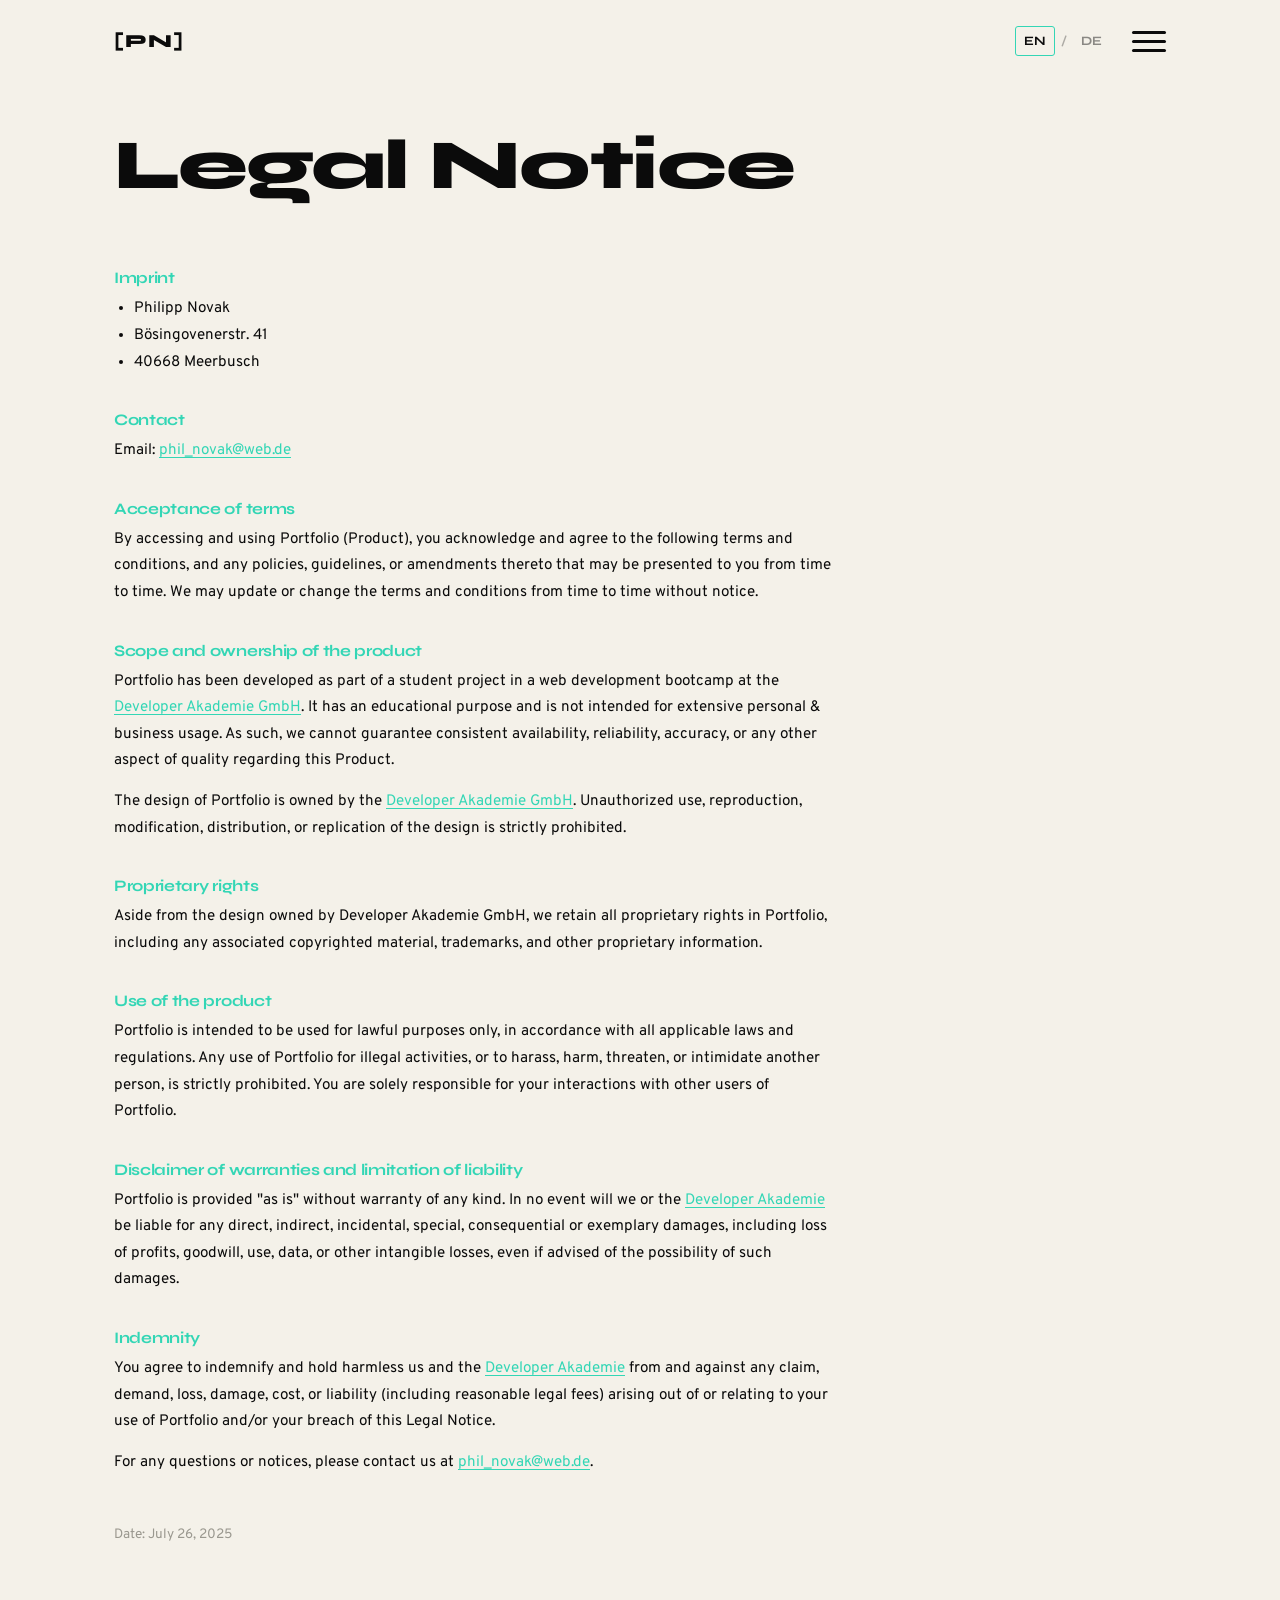
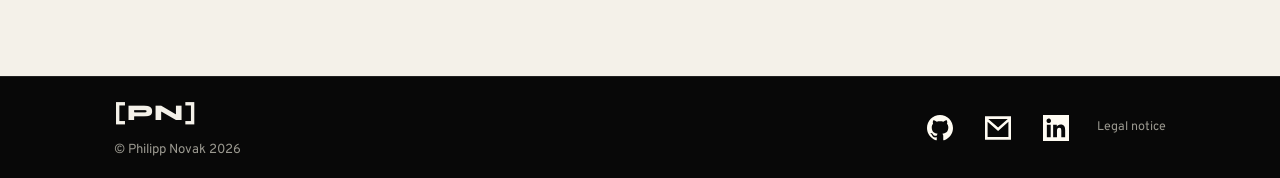
==== commit ded5af5f: "refactor: update contact links to use anchor tags; enhance menu styles and form hint visibility" ====
--- a/legal-notice.html
+++ b/legal-notice.html
@@ -33,12 +33,11 @@
             <a href="./index.html#skills"><span data-i18n="nav_skills">My Skills</span></a>
             <a href="./index.html#portfolio"><span data-i18n="nav_portfolio">Portfolio</span></a>
             <a href="./index.html#references"><span data-i18n="nav_references">References</span></a>
-            <a href="./index.html#contact"><span data-i18n="nav_contact">Say Hi</span></a>
         </div>
         <div class="menu-bottom">
             <div class="menu-bottom-inner">
                 <div class="menu-hi">
-                    <p class="menu-hi-title">Say Hi!</p>
+                    <a href="./index.html#contact" class="menu-hi-title">Say Hi!</a>
                     <a href="mailto:phil_novak@web.de" class="menu-hi-email">phil_novak@web.de</a>
                 </div>
                 <div class="menu-socials">
--- a/style.css
+++ b/style.css
@@ -7,6 +7,7 @@
   src: url('./fonts/overpass-300-latin_ext.woff2') format('woff2');
   unicode-range: U+0100-02BA, U+02BD-02C5, U+02C7-02CC, U+02CE-02D7, U+02DD-02FF, U+0304, U+0308, U+0329, U+1D00-1DBF, U+1E00-1E9F, U+1EF2-1EFF, U+2020, U+20A0-20AB, U+20AD-20C0, U+2113, U+2C60-2C7F, U+A720-A7FF;
 }
+
 @font-face {
   font-family: 'Overpass';
   font-style: normal;
@@ -15,6 +16,7 @@
   src: url('./fonts/overpass-300-latin.woff2') format('woff2');
   unicode-range: U+0000-00FF, U+0131, U+0152-0153, U+02BB-02BC, U+02C6, U+02DA, U+02DC, U+0304, U+0308, U+0329, U+2000-206F, U+20AC, U+2122, U+2191, U+2193, U+2212, U+2215, U+FEFF, U+FFFD;
 }
+
 @font-face {
   font-family: 'Overpass';
   font-style: normal;
@@ -23,6 +25,7 @@
   src: url('./fonts/overpass-400-latin_ext.woff2') format('woff2');
   unicode-range: U+0100-02BA, U+02BD-02C5, U+02C7-02CC, U+02CE-02D7, U+02DD-02FF, U+0304, U+0308, U+0329, U+1D00-1DBF, U+1E00-1E9F, U+1EF2-1EFF, U+2020, U+20A0-20AB, U+20AD-20C0, U+2113, U+2C60-2C7F, U+A720-A7FF;
 }
+
 @font-face {
   font-family: 'Overpass';
   font-style: normal;
@@ -31,6 +34,7 @@
   src: url('./fonts/overpass-400-latin.woff2') format('woff2');
   unicode-range: U+0000-00FF, U+0131, U+0152-0153, U+02BB-02BC, U+02C6, U+02DA, U+02DC, U+0304, U+0308, U+0329, U+2000-206F, U+20AC, U+2122, U+2191, U+2193, U+2212, U+2215, U+FEFF, U+FFFD;
 }
+
 @font-face {
   font-family: 'Overpass';
   font-style: normal;
@@ -39,6 +43,7 @@
   src: url('./fonts/overpass-700-latin_ext.woff2') format('woff2');
   unicode-range: U+0100-02BA, U+02BD-02C5, U+02C7-02CC, U+02CE-02D7, U+02DD-02FF, U+0304, U+0308, U+0329, U+1D00-1DBF, U+1E00-1E9F, U+1EF2-1EFF, U+2020, U+20A0-20AB, U+20AD-20C0, U+2113, U+2C60-2C7F, U+A720-A7FF;
 }
+
 @font-face {
   font-family: 'Overpass';
   font-style: normal;
@@ -47,6 +52,7 @@
   src: url('./fonts/overpass-700-latin.woff2') format('woff2');
   unicode-range: U+0000-00FF, U+0131, U+0152-0153, U+02BB-02BC, U+02C6, U+02DA, U+02DC, U+0304, U+0308, U+0329, U+2000-206F, U+20AC, U+2122, U+2191, U+2193, U+2212, U+2215, U+FEFF, U+FFFD;
 }
+
 @font-face {
   font-family: 'Syne';
   font-style: normal;
@@ -55,6 +61,7 @@
   src: url('./fonts/syne-700-latin_ext.woff2') format('woff2');
   unicode-range: U+0100-02BA, U+02BD-02C5, U+02C7-02CC, U+02CE-02D7, U+02DD-02FF, U+0304, U+0308, U+0329, U+1D00-1DBF, U+1E00-1E9F, U+1EF2-1EFF, U+2020, U+20A0-20AB, U+20AD-20C0, U+2113, U+2C60-2C7F, U+A720-A7FF;
 }
+
 @font-face {
   font-family: 'Syne';
   font-style: normal;
@@ -63,6 +70,7 @@
   src: url('./fonts/syne-700-latin.woff2') format('woff2');
   unicode-range: U+0000-00FF, U+0131, U+0152-0153, U+02BB-02BC, U+02C6, U+02DA, U+02DC, U+0304, U+0308, U+0329, U+2000-206F, U+20AC, U+2122, U+2191, U+2193, U+2212, U+2215, U+FEFF, U+FFFD;
 }
+
 @font-face {
   font-family: 'Syne';
   font-style: normal;
@@ -71,6 +79,7 @@
   src: url('./fonts/syne-800-latin_ext.woff2') format('woff2');
   unicode-range: U+0100-02BA, U+02BD-02C5, U+02C7-02CC, U+02CE-02D7, U+02DD-02FF, U+0304, U+0308, U+0329, U+1D00-1DBF, U+1E00-1E9F, U+1EF2-1EFF, U+2020, U+20A0-20AB, U+20AD-20C0, U+2113, U+2C60-2C7F, U+A720-A7FF;
 }
+
 @font-face {
   font-family: 'Syne';
   font-style: normal;
@@ -80,1498 +89,1625 @@
   unicode-range: U+0000-00FF, U+0131, U+0152-0153, U+02BB-02BC, U+02C6, U+02DA, U+02DC, U+0304, U+0308, U+0329, U+2000-206F, U+20AC, U+2122, U+2191, U+2193, U+2212, U+2215, U+FEFF, U+FFFD;
 }
 
-  :root {
-    --cream: #F4F1E9;
-    --ink: #0B0B0B;
-    --teal: #33D6B5;
-    --dark: #080808;
-    --muted: #8d8a82;
-    --line: #0B0B0B;
-    --maxw: 1180px;
-  }
-
-  * {
-    box-sizing: border-box;
-    margin: 0;
-    padding: 0
-  }
-
-  html {
-    scroll-behavior: smooth
-  }
-
-  body {
-    font-family: 'Overpass', system-ui, sans-serif;
-    background: var(--cream);
-    color: var(--ink);
-    line-height: 1.6;
-    overflow-x: hidden;
-    -webkit-font-smoothing: antialiased;
-  }
-
-  h1,
-  h2,
-  h3 {
-    font-family: 'Syne', sans-serif;
-    line-height: 1;
-    letter-spacing: -0.02em
-  }
-
-  a {
-    color: inherit;
-    text-decoration: none
-  }
-
-  img,
-  svg {
-    display: block
-  }
-
-  ::selection {
-    background: var(--teal);
-    color: var(--ink)
-  }
-
-  .wrap {
-    max-width: var(--maxw);
-    margin-inline: auto;
-    padding-inline: clamp(20px, 5vw, 64px)
-  }
-
-  .teal {
-    color: var(--teal)
-  }
-
-  /* ---------- buttons ---------- */
-  .btn {
-    display: inline-flex;
-    align-items: center;
-    gap: 10px;
-    font-family: 'Syne', sans-serif;
-    font-weight: 700;
-    font-size: .95rem;
-    border: 2px solid var(--ink);
-    background: transparent;
-    color: var(--ink);
-    padding: 14px 34px;
-    border-radius: 2px;
-    cursor: pointer;
-    transition: background .25s ease, color .25s ease, transform .15s ease;
-  }
-
-  .btn:hover {
-    background: var(--ink);
-    color: var(--cream)
-  }
-
-  .btn:active {
-    transform: translateY(1px)
-  }
-
-  .btn:disabled {
-    opacity: .35;
-    cursor: not-allowed;
-  }
-
-  .btn:disabled:hover {
-    background: transparent;
-    color: var(--ink);
+:root {
+  --cream: #F4F1E9;
+  --ink: #0B0B0B;
+  --teal: #33D6B5;
+  --dark: #080808;
+  --muted: #8d8a82;
+  --line: #0B0B0B;
+  --maxw: 1180px;
+}
+
+* {
+  box-sizing: border-box;
+  margin: 0;
+  padding: 0
+}
+
+html {
+  scroll-behavior: smooth
+}
+
+body {
+  font-family: 'Overpass', system-ui, sans-serif;
+  background: var(--cream);
+  color: var(--ink);
+  line-height: 1.6;
+  overflow-x: hidden;
+  -webkit-font-smoothing: antialiased;
+}
+
+h1,
+h2,
+h3 {
+  font-family: 'Syne', sans-serif;
+  line-height: 1;
+  letter-spacing: -0.02em
+}
+
+a {
+  color: inherit;
+  text-decoration: none
+}
+
+img,
+svg {
+  display: block
+}
+
+::selection {
+  background: var(--teal);
+  color: var(--ink)
+}
+
+.wrap {
+  max-width: var(--maxw);
+  margin-inline: auto;
+  padding-inline: clamp(20px, 5vw, 64px)
+}
+
+.teal {
+  color: var(--teal)
+}
+
+/* ---------- buttons ---------- */
+.btn {
+  display: inline-flex;
+  align-items: center;
+  gap: 10px;
+  font-family: 'Syne', sans-serif;
+  font-weight: 700;
+  font-size: .95rem;
+  border: 2px solid var(--ink);
+  background: transparent;
+  color: var(--ink);
+  padding: 14px 34px;
+  border-radius: 2px;
+  cursor: pointer;
+  transition: background .25s ease, color .25s ease, transform .15s ease;
+}
+
+.btn:hover {
+  background: var(--ink);
+  color: var(--cream)
+}
+
+.btn:active {
+  transform: translateY(1px)
+}
+
+.btn:disabled {
+  opacity: .35;
+  cursor: not-allowed;
+}
+
+.btn:disabled:hover {
+  background: transparent;
+  color: var(--ink);
+  transform: none;
+}
+
+.btn--ghost-light:disabled:hover {
+  background: transparent;
+  color: var(--cream);
+}
+
+.btn--ghost-light {
+  border-color: var(--cream);
+  color: var(--cream)
+}
+
+.btn--ghost-light:hover {
+  background: var(--cream);
+  color: var(--dark)
+}
+
+/* ---------- header ---------- */
+.site-header {
+  position: fixed;
+  top: 0;
+  left: 0;
+  width: 100%;
+  z-index: 40;
+  display: flex;
+  align-items: center;
+  justify-content: space-between;
+  padding: 26px max(clamp(20px, 5vw, 64px), calc((100% - var(--maxw)) / 2 + clamp(20px, 5vw, 64px)));
+  background: var(--cream);
+}
+
+.logo {
+  font-family: 'Syne', sans-serif;
+  font-weight: 900;
+  font-size: 1.15rem;
+  letter-spacing: 1px;
+  display: inline-flex
+}
+
+.logo span {
+  color: var(--ink)
+}
+
+.site-footer .logo {
+  color: var(--cream)
+}
+
+.site-footer .logo span {
+  color: var(--cream)
+}
+
+.header-right {
+  display: flex;
+  align-items: center;
+  gap: 22px
+}
+
+.lang {
+  display: flex;
+  align-items: center;
+  gap: 6px;
+  font-family: 'Syne', sans-serif;
+  font-weight: 700;
+  font-size: .8rem
+}
+
+.lang button {
+  background: none;
+  border: none;
+  cursor: pointer;
+  color: var(--ink);
+  font: inherit;
+  padding: 4px 8px;
+  border-radius: 3px;
+  opacity: .45;
+  transition: .2s;
+}
+
+.lang button.is-active {
+  opacity: 1;
+  background: none;
+  color: var(--ink);
+  border: 1.5px solid var(--teal);
+}
+
+.lang .sep {
+  opacity: .3
+}
+
+.burger {
+  width: 34px;
+  height: 24px;
+  position: relative;
+  background: none;
+  border: none;
+  cursor: pointer;
+}
+
+.burger span {
+  position: absolute;
+  left: 0;
+  height: 2.5px;
+  width: 100%;
+  background: var(--ink);
+  border-radius: 2px;
+  transition: transform .3s ease, opacity .2s ease, top .3s ease, background .3s ease;
+}
+
+.burger span:nth-child(1) {
+  top: 2px
+}
+
+.burger span:nth-child(2) {
+  top: 11px
+}
+
+.burger span:nth-child(3) {
+  top: 20px
+}
+
+body.menu-open .burger span:nth-child(1) {
+  top: 11px;
+  transform: rotate(45deg)
+}
+
+body.menu-open .burger span:nth-child(2) {
+  opacity: 0
+}
+
+body.menu-open .burger span:nth-child(3) {
+  top: 11px;
+  transform: rotate(-45deg)
+}
+
+/* ---------- menu overlay ---------- */
+.menu {
+  position: fixed;
+  inset: 0;
+  z-index: 35;
+  background: var(--cream);
+  color: var(--ink);
+  display: flex;
+  flex-direction: column;
+  opacity: 0;
+  visibility: hidden;
+  transition: opacity .35s ease, visibility .35s;
+}
+
+body.menu-open .menu {
+  opacity: 1;
+  visibility: visible;
+}
+
+.menu-links {
+  flex: 1;
+  display: flex;
+  flex-direction: column;
+  justify-content: center;
+  align-items: center;
+  padding: 100px clamp(24px, 8vw, 120px) 24px;
+  gap: 4px;
+}
+
+.menu-links a {
+  font-family: 'Syne', sans-serif;
+  font-weight: 800;
+  font-size: clamp(2rem, 7vw, 4.5rem);
+  line-height: 1.15;
+  color: var(--ink);
+  display: flex;
+  align-items: center;
+  gap: 20px;
+  transition: color .2s ease;
+}
+
+.menu-links a::before {
+  content: '';
+  display: block;
+  width: clamp(10px, 1.5vw, 16px);
+  height: clamp(10px, 1.5vw, 16px);
+  border-left: 2.5px solid currentColor;
+  border-bottom: 2.5px solid currentColor;
+  flex-shrink: 0;
+}
+
+.menu-links a:hover {
+  color: var(--teal);
+}
+
+.menu-bottom {
+  background: var(--dark);
+  color: var(--cream);
+  padding: 52px clamp(24px, 8vw, 120px) 40px;
+  clip-path: polygon(0 44px, 100% 0, 100% 100%, 0 100%);
+}
+
+.menu-bottom-inner {
+  display: flex;
+  align-items: flex-end;
+  justify-content: space-between;
+  gap: 24px;
+}
+
+.menu-hi-title {
+  font-family: 'Syne', sans-serif;
+  font-weight: 900;
+  font-size: clamp(2rem, 5vw, 3.5rem);
+  line-height: 1;
+  letter-spacing: -0.02em;
+  transition: color .2s ease;
+}
+
+.menu-hi-title:hover {
+  color: var(--teal);
+}
+
+.menu-hi-email {
+  display: block;
+  margin-top: 8px;
+  font-size: .9rem;
+  color: var(--cream);
+  opacity: .65;
+}
+
+.menu-socials {
+  display: flex;
+  gap: 24px;
+  align-items: center;
+  padding-bottom: 4px;
+}
+
+.menu-socials a img {
+  width: 26px;
+  height: 26px;
+  display: block;
+  transition: opacity .2s;
+}
+
+.menu-socials a:hover img {
+  opacity: .65;
+}
+
+/* ---------- hero ---------- */
+.hero {
+  position: relative;
+  min-height: 100svh;
+  display: flex;
+  flex-direction: column;
+  justify-content: center;
+  padding-block: 140px 90px;
+}
+
+.hero-text {
+  display: inline-flex;
+  flex-direction: column;
+  max-width: 100%;
+}
+
+.hero h1 {
+  font-weight: 900;
+  font-size: clamp(1.8rem, 9vw, 7rem);
+  letter-spacing: -0.03em
+}
+
+.hero h1 .l2 {
+  display: block
+}
+
+.hero h1 span:first-child {
+  padding-left: clamp(1rem, 4vw, 3.5rem);
+}
+
+.hero-name {
+  display: flex;
+  align-items: center;
+  gap: 18px;
+  margin-top: 26px;
+}
+
+.hero-name .rule {
+  flex: 1;
+  height: 2px;
+  background: var(--ink)
+}
+
+.hero-name strong {
+  font-family: 'Overpass', sans-serif;
+  font-weight: 700;
+  color: var(--teal);
+  font-size: clamp(1.1rem, 2.6vw, 1.7rem);
+}
+
+.hero-mail {
+  position: absolute;
+  left: clamp(10px, 2.6vw, 30px);
+  bottom: 120px;
+  transform: rotate(-90deg);
+  transform-origin: left bottom;
+  font-size: .72rem;
+  letter-spacing: .18em;
+  color: var(--ink);
+  opacity: .7;
+}
+
+.scroll-down {
+  position: absolute;
+  right: clamp(20px, 5vw, 64px);
+  bottom: 46px;
+  display: flex;
+  flex-direction: column;
+  align-items: center;
+  gap: 8px;
+  font-size: .7rem;
+  letter-spacing: .14em;
+  opacity: .8;
+}
+
+.scroll-down img {
+  animation: drop 1.3s ease-in-out infinite
+}
+
+@keyframes drop {
+  0% {
+    transform: translateY(-24px);
+    opacity: 0;
+  }
+
+  30% {
+    opacity: 1;
+  }
+
+  70% {
+    opacity: 1;
+  }
+
+  100% {
+    transform: translateY(28px);
+    opacity: 0;
+  }
+}
+
+/* ---------- section frame ---------- */
+section {
+  position: relative;
+  scroll-margin-top: 80px;
+}
+
+.pad {
+  padding-block: clamp(70px, 11vw, 130px)
+}
+
+.section-head {
+  text-align: center;
+  margin-bottom: clamp(40px, 6vw, 70px)
+}
+
+.section-head h2 {
+  font-weight: 900;
+  font-size: clamp(2.4rem, 7vw, 4.4rem);
+  display: inline-block;
+  transition: color .25s ease;
+}
+
+.section-head p {
+  max-width: 520px;
+  margin: 18px auto 0;
+  color: #4a4842;
+  font-size: 1rem;
+}
+
+/* heading with side rules (skills) */
+.head-ruled {
+  display: flex;
+  align-items: center;
+  gap: 24px;
+  justify-content: center;
+  margin-bottom: clamp(36px, 6vw, 60px)
+}
+
+.head-ruled .r {
+  flex: 1;
+  height: 2px;
+  background: var(--ink);
+  max-width: 220px
+}
+
+.head-ruled h2 {
+  font-weight: 900;
+  font-size: clamp(2.2rem, 6.5vw, 4rem);
+  white-space: nowrap;
+  transition: color .25s ease;
+}
+
+/* ---------- about ---------- */
+.about-grid {
+  display: grid;
+  grid-template-columns: 1.1fr 1fr;
+  gap: clamp(36px, 6vw, 80px);
+  align-items: start;
+}
+
+.about h2 {
+  font-size: clamp(2.6rem, 7vw, 4.6rem);
+  font-weight: 900;
+  margin-bottom: clamp(16px, 2.5vw, 28px);
+  transition: color .25s ease;
+}
+
+.about h2:hover,
+#skills h2:hover,
+#portfolio h2:hover,
+#references h2:hover,
+#contact h2:hover {
+  color: var(--teal);
+}
+
+.about p.lead {
+  color: #4a4842;
+  max-width: 50ch;
+  margin-bottom: 28px
+}
+
+.about-facts {
+  display: flex;
+  flex-direction: column;
+  gap: 14px;
+  margin-bottom: 34px
+}
+
+.fact {
+  display: flex;
+  align-items: center;
+  gap: 14px;
+  font-weight: 500
+}
+
+.fact svg {
+  flex: none
+}
+
+.about-photo-col {
+  padding-top: calc(clamp(2.6rem, 7vw, 4.6rem) + 28px);
+}
+
+.about-photo {
+  position: relative;
+  aspect-ratio: 1/1.05;
+  background: linear-gradient(135deg, #d9d6cd, #c4c1b7);
+  display: flex;
+  flex-direction: column;
+  align-items: center;
+  justify-content: center;
+  gap: 14px;
+  color: #6c6960;
+  max-width: 82%;
+}
+
+.about-photo::after {
+  content: '';
+  position: absolute;
+  inset: 0;
+  border: 2px solid var(--ink);
+  pointer-events: none;
+  opacity: 0;
+  transform: translate(0, 0);
+  transition: opacity .3s ease, transform .3s ease;
+}
+
+.about-photo:hover::after {
+  opacity: 1;
+  transform: translate(8px, 8px);
+}
+
+.about-photo img {
+  width: 100%;
+  height: 100%;
+  object-fit: cover;
+  display: block;
+}
+
+.skills-arrow {
+  display: flex;
+  justify-content: flex-start;
+  padding-top: 12px;
+  transition: transform .2s ease;
+}
+
+.skills-arrow:hover {
+  transform: translateX(4px);
+}
+
+.skills-arrow img {
+  width: auto;
+  height: auto;
+  object-fit: unset;
+}
+
+.about-arrow {
+  display: flex;
+  justify-content: center;
+  padding-top: 20px;
+  transition: transform .2s ease;
+}
+
+.about-arrow:hover {
+  transform: translateY(4px);
+}
+
+.about-arrow img {
+  width: auto;
+  height: auto;
+  object-fit: unset;
+}
+
+.about-photo svg {
+  opacity: .55
+}
+
+.about-photo span {
+  font-size: .85rem;
+  letter-spacing: .05em
+}
+
+/* ---------- skills ---------- */
+#skills {
+  padding-block-start: clamp(40px, 3vw, 70px);
+}
+
+.skills-box {
+  border: 2px solid var(--ink);
+  padding: clamp(28px, 5vw, 56px) clamp(20px, 4vw, 48px)
+}
+
+.skills-grid {
+  display: grid;
+  grid-template-columns: repeat(5, 1fr);
+  gap: clamp(22px, 3vw, 38px) 12px;
+}
+
+.skill {
+  display: flex;
+  flex-direction: column;
+  align-items: center;
+  gap: 12px;
+  text-align: center
+}
+
+.skill .ico {
+  width: 58px;
+  height: 58px;
+  color: var(--ink);
+  display: flex;
+  align-items: center;
+  justify-content: center;
+  overflow: hidden;
+}
+
+.skill .ico img {
+  width: 100%;
+  height: 100%;
+  object-fit: contain;
+  display: block;
+}
+
+.skill:hover .ico img {
+  animation: carousel-slide 1s ease-in-out infinite;
+}
+
+@keyframes carousel-slide {
+  0% {
+    transform: translateX(0);
+    opacity: 1;
+  }
+
+  30% {
+    transform: translateX(110%);
+    opacity: 0;
+  }
+
+  31% {
+    transform: translateX(-110%);
+    opacity: 0;
+  }
+
+  75% {
+    transform: translateX(0);
+    opacity: 1;
+  }
+
+  100% {
+    transform: translateX(0);
+    opacity: 1;
+  }
+}
+
+.skill span {
+  font-size: .8rem;
+  font-weight: 600
+}
+
+.skills-foot {
+  display: flex;
+  align-items: center;
+  justify-content: center;
+  gap: 10px;
+  flex-wrap: wrap;
+  margin-top: clamp(28px, 4vw, 44px);
+  font-size: .95rem;
+  text-align: center;
+}
+
+.skills-contact {
+  font-weight: 300;
+  color: var(--teal);
+  transition: font-weight .15s ease;
+}
+
+.skills-contact:hover {
+  font-weight: 700;
+}
+
+.skills-contact-obj {
+  position: relative;
+}
+
+.skills-contact-obj::after {
+  content: '';
+  position: absolute;
+  left: 0;
+  bottom: -1px;
+  width: 0;
+  height: 1.5px;
+  background: currentColor;
+  transition: width .3s ease;
+}
+
+.skills-contact:hover .skills-contact-obj::after {
+  width: 100%;
+}
+
+/* ---------- portfolio ---------- */
+.proj {
+  display: grid;
+  grid-template-columns: 1fr 1fr;
+  align-items: center;
+  gap: clamp(20px, 5vw, 60px);
+  margin-bottom: clamp(40px, 7vw, 90px);
+  position: relative;
+}
+
+.proj:last-child {
+  margin-bottom: 0
+}
+
+.proj.reverse .proj-media {
+  order: 2
+}
+
+.proj.reverse .proj-num {
+  order: 1;
+  align-items: flex-start;
+}
+
+.proj-num {
+  font-family: 'Syne', sans-serif;
+  font-weight: 700;
+  font-size: clamp(1.6rem, 4vw, 2.6rem);
+  display: flex;
+  flex-direction: column;
+  align-items: flex-end;
+  gap: 20px;
+}
+
+.proj-count {
+  line-height: 1;
+}
+
+.proj-hover-info {
+  display: flex;
+  flex-direction: column;
+  align-items: flex-end;
+  gap: 14px;
+  opacity: 0;
+  transform: translateX(-80px);
+  transition: opacity .5s cubic-bezier(.22, .61, .36, 1), transform .5s cubic-bezier(.22, .61, .36, 1);
+}
+
+.proj.reverse .proj-hover-info {
+  align-items: flex-start;
+  transform: translateX(80px);
+}
+
+.proj:hover .proj-hover-info {
+  opacity: 1;
+  transform: translateX(0);
+}
+
+.proj-title {
+  font-family: 'Overpass', sans-serif;
+  font-weight: 800;
+  font-size: clamp(1.1rem, 2vw, 1.4rem);
+}
+
+.proj-langs {
+  display: flex;
+  align-items: center;
+  flex-wrap: wrap;
+  gap: 0;
+  font-family: 'Syne', sans-serif;
+  color: var(--teal);
+  font-size: .8rem;
+  font-weight: 600;
+  letter-spacing: .03em;
+}
+
+.proj-langs span:not(:last-child)::after {
+  content: '';
+  display: inline-block;
+  width: 1.5px;
+  height: 22px;
+  background: var(--teal);
+  margin: 0 8px;
+  vertical-align: middle;
+}
+
+.proj-desc {
+  font-family: 'Overpass', sans-serif;
+  font-size: .9rem;
+  line-height: 1.6;
+  max-width: 28ch;
+  color: var(--ink);
+  opacity: .75;
+}
+
+.proj-gh {
+  display: inline-block;
+  border: 2.5px solid var(--ink);
+  padding: 8px 20px;
+  font-family: 'Overpass', sans-serif;
+  font-weight: 700;
+  font-size: .85rem;
+  transition: padding-right .3s cubic-bezier(.22, .61, .36, 1), background .25s ease, color .25s ease;
+}
+
+.proj-gh:hover {
+  padding-right: 36px;
+}
+
+.proj-media {
+  position: relative;
+  border: 1.5px solid var(--ink);
+  background: #ece9e0;
+  border-radius: 4px;
+  overflow: visible;
+  aspect-ratio: 16/10;
+  transition: border-color .25s ease;
+}
+
+.proj-clip {
+  position: absolute;
+  inset: 0;
+  overflow: hidden;
+  border-radius: 3px;
+}
+
+.proj-clip img {
+  width: 100%;
+  height: 100%;
+  object-fit: cover;
+  display: block;
+}
+
+.proj-media::after {
+  content: '';
+  position: absolute;
+  inset: -1px;
+  border: 2.5px solid var(--ink);
+  border-radius: 4px;
+  opacity: 0;
+  transform: translate(0, 0);
+  transition: opacity .25s ease, transform .25s ease;
+  pointer-events: none;
+}
+
+.proj:hover .proj-media::after {
+  opacity: 1;
+  transform: translate(8px, 8px);
+}
+
+.proj.reverse:hover .proj-media::after {
+  transform: translate(-8px, 8px);
+}
+
+.proj-arrow {
+  position: absolute;
+  top: 50%;
+  right: -32px;
+  transform: translateY(-50%);
+  display: grid;
+  width: 48px;
+  height: 48px;
+  opacity: 0;
+  pointer-events: none;
+  z-index: 2;
+  transition: opacity .2s ease;
+}
+
+.proj.reverse .proj-arrow {
+  right: auto;
+  left: -32px;
+}
+
+.proj-arrow img {
+  grid-area: 1 / 1;
+  width: 100%;
+  height: 100%;
+}
+
+.proj-arrow .arr-up {
+  opacity: 0;
+  transform: scale(.88);
+}
+
+.proj:hover .proj-arrow {
+  opacity: 1;
+  pointer-events: auto;
+}
+
+.proj:hover .arr-down {
+  animation: swap-down .35s ease forwards .1s;
+}
+
+.proj:hover .arr-up {
+  animation: swap-up .35s ease forwards .25s;
+}
+
+@keyframes swap-down {
+  0% {
+    opacity: 1;
+    transform: scale(1);
+  }
+
+  100% {
+    opacity: 0;
+    transform: scale(.88);
+  }
+}
+
+@keyframes swap-up {
+  0% {
+    opacity: 0;
+    transform: scale(.88);
+  }
+
+  100% {
+    opacity: 1;
+    transform: scale(1);
+  }
+}
+
+.tags {
+  font-size: .82rem;
+  color: var(--teal);
+  font-weight: 600;
+  letter-spacing: .04em;
+}
+
+/* ---------- references ---------- */
+.ref-grid {
+  display: grid;
+  grid-template-columns: repeat(3, 1fr);
+  gap: clamp(20px, 3vw, 34px)
+}
+
+.ref-card {
+  border: 1.5px solid var(--ink);
+  padding: clamp(24px, 3vw, 34px);
+  display: flex;
+  flex-direction: column;
+  align-items: center;
+  text-align: center;
+  gap: 6px;
+  transition: transform .25s ease, box-shadow .25s ease, border-color .25s ease;
+}
+
+.ref-card:hover {
+  transform: translateY(-5px);
+  border-color: var(--teal);
+}
+
+.ref-card .quote {
+  font-family: 'Overpass';
+  font-weight: 900;
+  font-size: 2.4rem;
+  line-height: .6;
+  color: var(--ink)
+}
+
+.ref-card .ref-name {
+  font-family: 'Overpass';
+  font-weight: 800;
+  font-size: 1.15rem;
+  margin-top: 8px
+}
+
+.ref-card .ref-role {
+  color: var(--ink);
+  font-weight: 600;
+  font-size: .82rem;
+  letter-spacing: .05em;
+  margin-bottom: 14px
+}
+
+.ref-card .ref-text {
+  font-size: .92rem;
+  color: #4a4842;
+  line-height: 1.55
+}
+
+/* ---------- contact ---------- */
+.contact {
+  background: var(--dark);
+  color: var(--cream);
+  position: relative;
+  clip-path: polygon(0 0, 100% 7%, 100% 100%, 0 100%);
+  margin-top: clamp(60px, 10vw, 120px);
+  padding-block: clamp(120px, 16vw, 200px) clamp(40px, 6vw, 70px);
+}
+
+.contact h2 {
+  font-weight: 900;
+  font-size: clamp(2.8rem, 9vw, 5.5rem);
+  color: var(--cream);
+  transition: color .25s ease;
+}
+
+.contact .c-sub {
+  font-family: 'Overpass';
+  font-weight: 800;
+  color: var(--teal);
+  font-size: clamp(1.2rem, 3vw, 1.7rem);
+  margin-top: 10px
+}
+
+.contact .c-text {
+  color: #cfcdc6;
+  margin-top: 6px;
+  margin-bottom: 40px
+}
+
+.contact-inner {
+  display: flex;
+  flex-direction: column;
+  align-items: center;
+}
+
+.contact-inner h2 {
+  align-self: flex-start;
+}
+
+.contact .c-sub,
+.contact .c-text {
+  text-align: center;
+}
+
+#contactForm {
+  width: 100%;
+  max-width: 580px;
+  display: flex;
+  flex-direction: column;
+  align-items: center;
+}
+
+#contactForm .form-row,
+#contactForm .privacy {
+  width: 100%;
+}
+
+#contactForm .btn {
+  align-self: center;
+}
+
+#contactForm .form-msg {
+  text-align: center;
+}
+
+.form-row {
+  margin-bottom: 30px
+}
+
+.form-row input,
+.form-row textarea {
+  width: 100%;
+  background: transparent;
+  border: none;
+  border-bottom: 1.5px solid #4a4a47;
+  color: var(--cream);
+  font-family: 'Overpass';
+  font-size: 1rem;
+  padding: 10px 2px;
+  resize: none;
+  transition: border-color .25s ease;
+}
+
+.form-row input:focus,
+.form-row textarea:focus {
+  outline: none;
+  border-color: var(--teal)
+}
+
+.form-row input.is-invalid,
+.form-row textarea.is-invalid {
+  border-color: #e05555;
+}
+
+.form-hint {
+  display: block;
+  visibility: hidden;
+  margin-top: 5px;
+  font-size: .75rem;
+  color: #e05555;
+  letter-spacing: .02em;
+  min-height: 1em;
+}
+
+.form-row:has(.is-invalid) .form-hint {
+  visibility: visible;
+}
+
+.form-row input::placeholder,
+.form-row textarea::placeholder {
+  color: #7c7c78
+}
+
+.privacy {
+  display: flex;
+  align-items: flex-start;
+  gap: 12px;
+  font-size: .85rem;
+  color: #cfcdc6;
+  margin-bottom: 30px
+}
+
+.privacy input {
+  accent-color: var(--teal);
+  margin-top: 3px;
+  width: 17px;
+  height: 17px;
+  flex: none;
+  cursor: pointer
+}
+
+.privacy a {
+  color: var(--teal)
+}
+
+.privacy a:hover {
+  text-decoration: underline
+}
+
+.form-msg {
+  min-height: 22px;
+  font-size: .9rem;
+  margin-top: 6px;
+  color: var(--teal);
+  font-weight: 600
+}
+
+.form-msg.err {
+  color: #ff8d7a
+}
+
+.footer-up {
+  margin-bottom: 60px;
+}
+
+.footer-up img {
+  display: block;
+  transition: transform .25s ease;
+}
+
+.footer-up:hover img {
+  transform: translateY(-6px);
+}
+
+.site-footer {
+  display: flex;
+  align-items: flex-end;
+  justify-content: space-between;
+  flex-wrap: wrap;
+  gap: 24px;
+  margin-top: clamp(60px, 9vw, 110px);
+  padding-inline: max(clamp(20px, 5vw, 64px), calc((100% - var(--maxw)) / 2 + clamp(20px, 5vw, 64px)));
+}
+
+.footer-left .logo {
+  color: var(--cream);
+  font-size: 1.4rem
+}
+
+.footer-left .logo span {
+  color: var(--cream)
+}
+
+.footer-email {
+  display: none;
+}
+
+.footer-left p {
+  color: #9a988f;
+  font-size: .82rem;
+  margin-top: 8px
+}
+
+.footer-right {
+  display: flex;
+  flex-direction: column;
+  align-items: flex-end;
+  gap: 12px
+}
+
+.socials {
+  display: flex;
+  gap: 32px
+}
+
+.socials a {
+  color: var(--cream);
+  transition: color .2s ease, transform .2s ease
+}
+
+.socials a:hover {
+  color: var(--teal);
+  transform: translateY(-3px)
+}
+
+.socials a img {
+  width: 26px;
+  height: 26px;
+  display: block;
+  transition: opacity .2s ease, transform .2s ease;
+}
+
+.socials a:hover img {
+  opacity: .7;
+  transform: translateY(-3px);
+}
+
+.footer-right .legal {
+  font-size: .78rem;
+  color: #9a988f
+}
+
+.footer-right .legal:hover {
+  color: var(--cream)
+}
+
+/* ---------- diagonal arrows ---------- */
+.diag {
+  position: absolute;
+  color: var(--ink);
+  opacity: .85
+}
+
+.diag.bl {
+  left: clamp(20px, 5vw, 64px);
+  bottom: clamp(20px, 4vw, 40px)
+}
+
+.diag.br {
+  right: clamp(20px, 5vw, 64px);
+  bottom: clamp(20px, 4vw, 40px)
+}
+
+.diag svg {
+  transition: transform .25s ease
+}
+
+.diag:hover svg {
+  transform: translate(-4px, 4px)
+}
+
+/* ---------- reveal animation ---------- */
+.reveal {
+  opacity: 0;
+  transform: translateY(26px);
+  transition: opacity .7s ease, transform .7s ease
+}
+
+.reveal.in {
+  opacity: 1;
+  transform: none
+}
+
+/* ---------- responsive ---------- */
+@media(max-width:880px) {
+  /* project info always visible on touch/tablet — no hover available */
+  .proj-hover-info {
+    opacity: 1;
     transform: none;
   }
 
-  .btn--ghost-light:disabled:hover {
-    background: transparent;
-    color: var(--cream);
-  }
-
-  .btn--ghost-light {
-    border-color: var(--cream);
-    color: var(--cream)
-  }
-
-  .btn--ghost-light:hover {
-    background: var(--cream);
-    color: var(--dark)
-  }
-
-  /* ---------- header ---------- */
-  .site-header {
-    position: fixed;
-    top: 0;
-    left: 0;
-    width: 100%;
-    z-index: 40;
-    display: flex;
-    align-items: center;
-    justify-content: space-between;
-    padding: 26px clamp(20px, 5vw, 64px);
-    background: var(--cream);
-  }
-
-  .logo {
-    font-family: 'Syne', sans-serif;
-    font-weight: 900;
-    font-size: 1.15rem;
-    letter-spacing: 1px;
-    display: inline-flex
-  }
-
-  .logo span {
-    color: var(--ink)
-  }
-
-  .site-footer .logo {
-    color: var(--cream)
-  }
-
-  .site-footer .logo span {
-    color: var(--cream)
-  }
-
-  .header-right {
-    display: flex;
-    align-items: center;
-    gap: 22px
-  }
-
-  .lang {
-    display: flex;
-    align-items: center;
-    gap: 6px;
-    font-family: 'Syne', sans-serif;
-    font-weight: 700;
-    font-size: .8rem
-  }
-
-  .lang button {
-    background: none;
-    border: none;
-    cursor: pointer;
-    color: var(--ink);
-    font: inherit;
-    padding: 4px 8px;
-    border-radius: 3px;
-    opacity: .45;
-    transition: .2s;
-  }
-
-  .lang button.is-active {
-    opacity: 1;
-    background: none;
-    color: var(--ink);
-    border: 1.5px solid var(--teal);
-  }
-
-  .lang .sep {
-    opacity: .3
-  }
-
-  .burger {
-    width: 34px;
-    height: 24px;
-    position: relative;
-    background: none;
-    border: none;
-    cursor: pointer;
-  }
-
-  .burger span {
-    position: absolute;
-    left: 0;
-    height: 2.5px;
-    width: 100%;
-    background: var(--ink);
-    border-radius: 2px;
-    transition: transform .3s ease, opacity .2s ease, top .3s ease, background .3s ease;
-  }
-
-  .burger span:nth-child(1) {
-    top: 2px
-  }
-
-  .burger span:nth-child(2) {
-    top: 11px
-  }
-
-  .burger span:nth-child(3) {
-    top: 20px
-  }
-
-  body.menu-open .burger span:nth-child(1) {
-    top: 11px;
-    transform: rotate(45deg)
-  }
-
-  body.menu-open .burger span:nth-child(2) {
-    opacity: 0
-  }
-
-  body.menu-open .burger span:nth-child(3) {
-    top: 11px;
-    transform: rotate(-45deg)
-  }
-
-  /* ---------- menu overlay ---------- */
-  .menu {
-    position: fixed;
-    inset: 0;
-    z-index: 35;
-    background: var(--cream);
-    color: var(--ink);
-    display: flex;
-    flex-direction: column;
-    opacity: 0;
-    visibility: hidden;
-    transition: opacity .35s ease, visibility .35s;
-  }
-
-  body.menu-open .menu {
-    opacity: 1;
-    visibility: visible;
-  }
-
-  .menu-links {
-    flex: 1;
-    display: flex;
-    flex-direction: column;
-    justify-content: center;
-    padding: 100px clamp(24px, 8vw, 120px) 24px;
-    gap: 4px;
-  }
-
-  .menu-links a {
-    font-family: 'Syne', sans-serif;
-    font-weight: 800;
-    font-size: clamp(2rem, 7vw, 4.5rem);
-    line-height: 1.15;
-    color: var(--ink);
-    display: flex;
-    align-items: center;
-    gap: 20px;
-    transition: color .2s ease;
-  }
-
-  .menu-links a::before {
-    content: '';
-    display: block;
-    width: clamp(10px, 1.5vw, 16px);
-    height: clamp(10px, 1.5vw, 16px);
-    border-left: 2.5px solid currentColor;
-    border-bottom: 2.5px solid currentColor;
-    flex-shrink: 0;
-  }
-
-  .menu-links a:hover {
-    color: var(--teal);
-  }
-
-  .menu-bottom {
-    background: var(--dark);
-    color: var(--cream);
-    padding: 52px clamp(24px, 8vw, 120px) 40px;
-    clip-path: polygon(0 44px, 100% 0, 100% 100%, 0 100%);
-  }
-
-  .menu-bottom-inner {
-    display: flex;
-    align-items: flex-end;
-    justify-content: space-between;
-    gap: 24px;
-  }
-
-  .menu-hi-title {
-    font-family: 'Syne', sans-serif;
-    font-weight: 900;
-    font-size: clamp(2rem, 5vw, 3.5rem);
-    line-height: 1;
-    letter-spacing: -0.02em;
-  }
-
-  .menu-hi-email {
-    display: block;
-    margin-top: 8px;
-    font-size: .9rem;
-    color: var(--cream);
-    opacity: .65;
-  }
-
-  .menu-socials {
-    display: flex;
-    gap: 24px;
-    align-items: center;
-    padding-bottom: 4px;
-  }
-
-  .menu-socials a img {
-    width: 26px;
-    height: 26px;
-    display: block;
-    transition: opacity .2s;
-  }
-
-  .menu-socials a:hover img {
-    opacity: .65;
-  }
-
-  /* ---------- hero ---------- */
-  .hero {
-    position: relative;
-    min-height: 100svh;
-    display: flex;
-    flex-direction: column;
-    justify-content: center;
-    padding-block: 140px 90px;
-  }
-
-  .hero-text {
-    display: inline-flex;
-    flex-direction: column;
-  }
-
-  .hero h1 {
-    font-weight: 900;
-    font-size: clamp(3rem, 13vw, 9rem);
-    letter-spacing: -0.03em
-  }
-
-  .hero h1 .l2 {
-    display: block
-  }
-
-  .hero h1 span:first-child {
-    padding-left: clamp(1rem, 4vw, 3.5rem);
-  }
-
-  .hero-name {
-    display: flex;
-    align-items: center;
-    gap: 18px;
-    margin-top: 26px;
-  }
-
-  .hero-name .rule {
-    flex: 1;
-    height: 2px;
-    background: var(--ink)
-  }
-
-  .hero-name strong {
-    font-family: 'Overpass', sans-serif;
-    font-weight: 700;
-    color: var(--teal);
-    font-size: clamp(1.1rem, 2.6vw, 1.7rem);
-  }
-
-  .hero-mail {
-    position: absolute;
-    left: clamp(10px, 2.6vw, 30px);
-    bottom: 120px;
-    transform: rotate(-90deg);
-    transform-origin: left bottom;
-    font-size: .72rem;
-    letter-spacing: .18em;
-    color: var(--ink);
-    opacity: .7;
-  }
-
-  .scroll-down {
-    position: absolute;
-    right: clamp(20px, 5vw, 64px);
-    bottom: 46px;
+  .proj.reverse .proj-hover-info {
+    transform: none;
+  }
+
+  .proj-num {
+    align-items: flex-start;
+  }
+
+  .proj.reverse .proj-num {
+    align-items: flex-start;
+  }
+
+  .proj-hover-info,
+  .proj.reverse .proj-hover-info {
+    align-items: flex-start;
+  }
+
+  .footer-up {
+    display: none;
+  }
+
+  .about-grid {
+    grid-template-columns: 1fr;
+  }
+
+  .about-grid>.reveal {
+    text-align: center;
     display: flex;
     flex-direction: column;
     align-items: center;
-    gap: 8px;
-    font-size: .7rem;
-    letter-spacing: .14em;
-    opacity: .8;
-  }
-
-  .scroll-down img {
-    animation: drop 1.3s ease-in-out infinite
-  }
-
-  @keyframes drop {
-    0% {
-      transform: translateY(-24px);
-      opacity: 0;
-    }
-    30% {
-      opacity: 1;
-    }
-    70% {
-      opacity: 1;
-    }
-    100% {
-      transform: translateY(28px);
-      opacity: 0;
-    }
-  }
-
-  /* ---------- section frame ---------- */
-  section {
-    position: relative;
-    scroll-margin-top: 80px;
-  }
-
-  .pad {
-    padding-block: clamp(70px, 11vw, 130px)
-  }
-
-  .section-head {
+  }
+
+  .about-facts {
+    justify-content: center;
+  }
+
+  .about-photo-col {
+    max-width: 260px;
+    margin-inline: auto;
+    width: 100%;
+    padding-top: 0;
     text-align: center;
-    margin-bottom: clamp(40px, 6vw, 70px)
+  }
+
+  .about-photo {
+    max-width: 100%;
+  }
+
+  .skills-grid {
+    grid-template-columns: repeat(3, 1fr)
+  }
+
+  .ref-grid {
+    grid-template-columns: 1fr
+  }
+
+  .proj {
+    grid-template-columns: 1fr;
+    gap: 16px
+  }
+
+  .proj.reverse .proj-media {
+    order: 0
+  }
+
+  .proj.reverse .proj-num,
+  .proj-num {
+    order: 0;
+    text-align: left
+  }
+
+  .proj-media {
+    aspect-ratio: 16/10;
+    max-height: 260px;
+  }
+
+  .head-ruled .r {
+    max-width: 60px
+  }
+}
+
+@media(max-width:520px) {
+  .skills-grid {
+    grid-template-columns: repeat(2, 1fr)
+  }
+
+  .hero-name {
+    justify-content: flex-start
+  }
+
+  .hero-mail {
+    display: none
+  }
+
+
+  .about p.lead {
+    max-width: 100%;
+    font-size: 1rem;
+  }
+}
+
+@media(max-width:400px) {
+  .about h2 {
+    font-size: clamp(1.8rem, 9vw, 2.2rem);
   }
 
   .section-head h2 {
-    font-weight: 900;
-    font-size: clamp(2.4rem, 7vw, 4.4rem);
-    display: inline-block;
-    transition: color .25s ease;
-  }
-
-  .section-head p {
-    max-width: 520px;
-    margin: 18px auto 0;
-    color: #4a4842;
+    font-size: clamp(1.8rem, 9vw, 2.2rem);
+  }
+
+  .head-ruled h2 {
+    font-size: clamp(1.7rem, 8.5vw, 2.1rem);
+  }
+}
+
+@media(max-width:380px) {
+  .about h2 {
+    font-size: clamp(1.8rem, 9vw, 2.4rem);
+  }
+
+  .about-photo-col {
+    max-width: 100%;
+  }
+
+  .about-photo {
+    aspect-ratio: 1/1;
+  }
+
+  .about p.lead {
     font-size: 1rem;
   }
 
-  /* heading with side rules (skills) */
-  .head-ruled {
-    display: flex;
-    align-items: center;
-    gap: 24px;
-    justify-content: center;
-    margin-bottom: clamp(36px, 6vw, 60px)
-  }
-
-  .head-ruled .r {
-    flex: 1;
-    height: 2px;
-    background: var(--ink);
-    max-width: 220px
-  }
-
-  .head-ruled h2 {
-    font-weight: 900;
-    font-size: clamp(2.2rem, 6.5vw, 4rem);
-    white-space: nowrap;
-    transition: color .25s ease;
-  }
-
-  /* ---------- about ---------- */
-  .about-grid {
-    display: grid;
-    grid-template-columns: 1.1fr 1fr;
-    gap: clamp(36px, 6vw, 80px);
-    align-items: start;
-  }
-
-  .about h2 {
-    font-size: clamp(2.6rem, 7vw, 4.6rem);
-    font-weight: 900;
-    margin-bottom: clamp(16px, 2.5vw, 28px);
-    transition: color .25s ease;
-  }
-
-  .about h2:hover,
-  #skills h2:hover,
-  #portfolio h2:hover,
-  #references h2:hover,
-  #contact h2:hover {
-    color: var(--teal);
-  }
-
-  .about p.lead {
-    color: #4a4842;
-    max-width: 50ch;
-    margin-bottom: 28px
-  }
-
   .about-facts {
-    display: flex;
-    flex-direction: column;
-    gap: 14px;
-    margin-bottom: 34px
-  }
-
-  .fact {
-    display: flex;
-    align-items: center;
-    gap: 14px;
-    font-weight: 500
-  }
-
-  .fact svg {
-    flex: none
-  }
-
-  .about-photo-col {
-    padding-top: calc(clamp(2.6rem, 7vw, 4.6rem) + 28px);
-  }
-
-  .about-photo {
-    position: relative;
-    aspect-ratio: 1/1.05;
-    background: linear-gradient(135deg, #d9d6cd, #c4c1b7);
-    display: flex;
+    gap: 10px;
+    margin-bottom: 24px;
+  }
+}
+
+@media(max-width:600px) {
+  /* flatten contact diagonal — 7% is too steep on narrow screens */
+  .contact {
+    clip-path: polygon(0 0, 100% 3%, 100% 100%, 0 100%);
+  }
+
+  /* flatten footer structure so items can be freely ordered */
+  .site-footer {
     flex-direction: column;
     align-items: center;
-    justify-content: center;
-    gap: 14px;
-    color: #6c6960;
-    max-width: 82%;
-  }
-
-  .about-photo::after {
-    content: '';
-    position: absolute;
-    inset: 0;
-    border: 2px solid var(--ink);
-    pointer-events: none;
-    opacity: 0;
-    transform: translate(0, 0);
-    transition: opacity .3s ease, transform .3s ease;
-  }
-
-  .about-photo:hover::after {
-    opacity: 1;
-    transform: translate(8px, 8px);
-  }
-
-  .about-photo img {
-    width: 100%;
-    height: 100%;
-    object-fit: cover;
-    display: block;
-  }
-
-  .skills-arrow {
+    gap: 16px;
+  }
+
+  .footer-left,
+  .footer-right {
+    display: contents;
+  }
+
+  /* order: socials → logo → email → legal */
+  .socials        { order: 1; margin-bottom: 0; }
+  .footer-left .logo { order: 2; }
+  .footer-email   { display: block; order: 3; color: #9a988f; font-size: .82rem; }
+  .footer-right .legal { order: 4; }
+  .footer-left p  { display: none; }
+
+  /* slim footer stays horizontal, just tighter */
+  .contact--slim .footer-left,
+  .contact--slim .footer-right {
     display: flex;
-    justify-content: flex-start;
-    padding-top: 12px;
-    transition: transform .2s ease;
-  }
-
-  .skills-arrow:hover {
-    transform: translateX(4px);
-  }
-
-  .skills-arrow img {
-    width: auto;
-    height: auto;
-    object-fit: unset;
-  }
-
-  .about-arrow {
+  }
+
+  .contact--slim .site-footer {
+    flex-direction: row;
+    flex-wrap: wrap;
+    gap: 12px;
+  }
+}
+
+/* ---------- legal notice ---------- */
+.legal-page h1 {
+  font-family: 'Syne', sans-serif;
+  font-weight: 900;
+  font-size: clamp(2.4rem, 7vw, 4.4rem);
+  margin-bottom: clamp(40px, 6vw, 70px);
+}
+
+.legal-block {
+  margin-bottom: 36px;
+}
+
+.legal-block h2 {
+  color: var(--teal);
+  font-family: 'Syne', sans-serif;
+  font-weight: 700;
+  font-size: 1rem;
+  margin-bottom: 10px;
+}
+
+.legal-block p,
+.legal-block li {
+  font-size: .95rem;
+  line-height: 1.75;
+  max-width: 72ch;
+  color: var(--ink);
+}
+
+.legal-block p+p {
+  margin-top: 14px;
+}
+
+.legal-block ul {
+  list-style: disc;
+  padding-left: 20px;
+}
+
+.legal-block a {
+  color: var(--teal);
+  text-decoration: underline;
+  text-underline-offset: 3px;
+}
+
+.legal-date {
+  margin-top: 48px;
+  font-size: .85rem;
+  color: #9a988f;
+}
+
+/* ---------- slim footer (legal / privacy pages) ---------- */
+.contact--slim {
+  margin-top: 0;
+  padding-block: 0;
+  clip-path: none;
+}
+
+.contact--slim .site-footer {
+  margin-top: 0;
+  padding-block: 18px;
+  align-items: center;
+  border-top: 1px solid rgba(255, 255, 255, 0.1);
+}
+
+.contact--slim .footer-up {
+  display: none;
+}
+
+.contact--slim .footer-right {
+  flex-direction: row;
+  align-items: center;
+  gap: 28px;
+  margin-bottom: 0;
+}
+
+.contact--slim .footer-right .socials {
+  margin-bottom: 0;
+}
+
+/* ---------- widescreen ---------- */
+@media(min-width: 1440px) {
+  .hero .wrap {
     display: flex;
     justify-content: center;
-    padding-top: 20px;
-    transition: transform .2s ease;
-  }
-
-  .about-arrow:hover {
-    transform: translateY(4px);
-  }
-
-  .about-arrow img {
-    width: auto;
-    height: auto;
-    object-fit: unset;
-  }
-
-  .about-photo svg {
-    opacity: .55
-  }
-
-  .about-photo span {
-    font-size: .85rem;
-    letter-spacing: .05em
-  }
-
-  /* ---------- skills ---------- */
-  #skills {
-    padding-block-start: clamp(40px, 3vw, 70px);
-  }
-
-  .skills-box {
-    border: 2px solid var(--ink);
-    padding: clamp(28px, 5vw, 56px) clamp(20px, 4vw, 48px)
-  }
-
-  .skills-grid {
-    display: grid;
-    grid-template-columns: repeat(5, 1fr);
-    gap: clamp(22px, 3vw, 38px) 12px;
-  }
-
-  .skill {
-    display: flex;
-    flex-direction: column;
-    align-items: center;
-    gap: 12px;
-    text-align: center
-  }
-
-  .skill .ico {
-    width: 58px;
-    height: 58px;
-    color: var(--ink);
-    display: flex;
-    align-items: center;
-    justify-content: center;
-    overflow: hidden;
-  }
-
-  .skill .ico img {
-    width: 100%;
-    height: 100%;
-    object-fit: contain;
-    display: block;
-  }
-
-  .skill:hover .ico img {
-    animation: carousel-slide 1s ease-in-out infinite;
-  }
-
-  @keyframes carousel-slide {
-    0%   { transform: translateX(0);     opacity: 1; }
-    30%  { transform: translateX(110%);  opacity: 0; }
-    31%  { transform: translateX(-110%); opacity: 0; }
-    75%  { transform: translateX(0);     opacity: 1; }
-    100% { transform: translateX(0);     opacity: 1; }
-  }
-
-  .skill span {
-    font-size: .8rem;
-    font-weight: 600
-  }
-
-  .skills-foot {
-    display: flex;
-    align-items: center;
-    justify-content: center;
-    gap: 10px;
-    flex-wrap: wrap;
-    margin-top: clamp(28px, 4vw, 44px);
-    font-size: .95rem;
-    text-align: center;
-  }
-
-  .skills-contact {
-    font-weight: 300;
-    color: var(--teal);
-    transition: font-weight .15s ease;
-  }
-
-  .skills-contact:hover {
-    font-weight: 700;
-  }
-
-  .skills-contact-obj {
-    position: relative;
-  }
-
-  .skills-contact-obj::after {
-    content: '';
-    position: absolute;
-    left: 0;
-    bottom: -1px;
-    width: 0;
-    height: 1.5px;
-    background: currentColor;
-    transition: width .3s ease;
-  }
-
-  .skills-contact:hover .skills-contact-obj::after {
-    width: 100%;
-  }
-
-  /* ---------- portfolio ---------- */
-  .proj {
-    display: grid;
-    grid-template-columns: 1fr 1fr;
-    align-items: center;
-    gap: clamp(20px, 5vw, 60px);
-    margin-bottom: clamp(40px, 7vw, 90px);
-    position: relative;
-  }
-
-  .proj:last-child {
-    margin-bottom: 0
-  }
-
-  .proj.reverse .proj-media {
-    order: 2
-  }
-
-  .proj.reverse .proj-num {
-    order: 1;
-    align-items: flex-start;
-  }
-
-  .proj-num {
-    font-family: 'Syne', sans-serif;
-    font-weight: 900;
-    font-size: clamp(1.6rem, 4vw, 2.6rem);
-    display: flex;
-    flex-direction: column;
-    align-items: flex-end;
-    gap: 20px;
-  }
-
-  .proj-count {
-    line-height: 1;
-  }
-
-  .proj-hover-info {
-    display: flex;
-    flex-direction: column;
-    align-items: flex-end;
-    gap: 14px;
-    opacity: 0;
-    transform: translateX(-80px);
-    transition: opacity .5s cubic-bezier(.22,.61,.36,1), transform .5s cubic-bezier(.22,.61,.36,1);
-  }
-
-  .proj.reverse .proj-hover-info {
-    align-items: flex-start;
-    transform: translateX(80px);
-  }
-
-  .proj:hover .proj-hover-info {
-    opacity: 1;
-    transform: translateX(0);
-  }
-
-  .proj-title {
-    font-family: 'Overpass', sans-serif;
-    font-weight: 800;
-    font-size: clamp(1.1rem, 2vw, 1.4rem);
-  }
-
-  .proj-langs {
-    display: flex;
-    align-items: center;
-    flex-wrap: wrap;
-    gap: 0;
-    color: var(--teal);
-    font-size: .8rem;
-    font-weight: 600;
-    letter-spacing: .03em;
-  }
-
-  .proj-langs span:not(:last-child)::after {
-    content: '';
-    display: inline-block;
-    width: 1.5px;
-    height: 22px;
-    background: var(--teal);
-    margin: 0 8px;
-    vertical-align: middle;
-  }
-
-  .proj-desc {
-    font-size: .9rem;
-    line-height: 1.6;
-    max-width: 28ch;
-    color: var(--ink);
-    opacity: .75;
-  }
-
-  .proj-gh {
-    display: inline-block;
-    border: 2.5px solid var(--ink);
-    padding: 8px 20px;
-    font-family: 'Overpass', sans-serif;
-    font-weight: 700;
-    font-size: .85rem;
-    transition: padding-right .3s cubic-bezier(.22,.61,.36,1), background .25s ease, color .25s ease;
-  }
-
-  .proj-gh:hover {
-    padding-right: 36px;
-  }
-
-  .proj-media {
-    position: relative;
-    border: 1.5px solid var(--ink);
-    background: #ece9e0;
-    border-radius: 4px;
-    overflow: visible;
-    aspect-ratio: 16/10;
-    transition: border-color .25s ease;
-  }
-
-  .proj-clip {
-    position: absolute;
-    inset: 0;
-    overflow: hidden;
-    border-radius: 3px;
-  }
-
-  .proj-clip img {
-    width: 100%;
-    height: 100%;
-    object-fit: cover;
-    display: block;
-  }
-
-  .proj-media::after {
-    content: '';
-    position: absolute;
-    inset: -1px;
-    border: 2.5px solid var(--ink);
-    border-radius: 4px;
-    opacity: 0;
-    transform: translate(0, 0);
-    transition: opacity .25s ease, transform .25s ease;
-    pointer-events: none;
-  }
-
-  .proj:hover .proj-media::after {
-    opacity: 1;
-    transform: translate(8px, 8px);
-  }
-
-  .proj.reverse:hover .proj-media::after {
-    transform: translate(-8px, 8px);
-  }
-
-  .proj-arrow {
-    position: absolute;
-    top: 50%;
-    right: -32px;
-    transform: translateY(-50%);
-    display: grid;
-    width: 48px;
-    height: 48px;
-    opacity: 0;
-    pointer-events: none;
-    z-index: 2;
-    transition: opacity .2s ease;
-  }
-
-  .proj.reverse .proj-arrow {
-    right: auto;
-    left: -32px;
-  }
-
-  .proj-arrow img {
-    grid-area: 1 / 1;
-    width: 100%;
-    height: 100%;
-  }
-
-  .proj-arrow .arr-up {
-    opacity: 0;
-    transform: scale(.88);
-  }
-
-  .proj:hover .proj-arrow {
-    opacity: 1;
-    pointer-events: auto;
-  }
-
-  .proj:hover .arr-down {
-    animation: swap-down .35s ease forwards .1s;
-  }
-
-  .proj:hover .arr-up {
-    animation: swap-up .35s ease forwards .25s;
-  }
-
-  @keyframes swap-down {
-    0%   { opacity: 1; transform: scale(1); }
-    100% { opacity: 0; transform: scale(.88); }
-  }
-
-  @keyframes swap-up {
-    0%   { opacity: 0; transform: scale(.88); }
-    100% { opacity: 1; transform: scale(1); }
-  }
-
-  .tags {
-    font-size: .82rem;
-    color: var(--teal);
-    font-weight: 600;
-    letter-spacing: .04em;
-  }
-
-  /* ---------- references ---------- */
-  .ref-grid {
-    display: grid;
-    grid-template-columns: repeat(3, 1fr);
-    gap: clamp(20px, 3vw, 34px)
-  }
-
-  .ref-card {
-    border: 1.5px solid var(--ink);
-    padding: clamp(24px, 3vw, 34px);
-    display: flex;
+  }
+
+  .scroll-down {
+    bottom: 72px;
+  }
+}
+
+@media(max-width: 360px) {
+  .site-footer {
     flex-direction: column;
     align-items: center;
     text-align: center;
-    gap: 6px;
-    transition: transform .25s ease, box-shadow .25s ease, border-color .25s ease;
-  }
-
-  .ref-card:hover {
-    transform: translateY(-5px);
-    border-color: var(--teal);
-  }
-
-  .ref-card .quote {
-    font-family: 'Overpass';
-    font-weight: 900;
-    font-size: 2.4rem;
-    line-height: .6;
-    color: var(--ink)
-  }
-
-  .ref-card .ref-name {
-    font-family: 'Overpass';
-    font-weight: 800;
-    font-size: 1.15rem;
-    margin-top: 8px
-  }
-
-  .ref-card .ref-role {
-    color: var(--ink);
-    font-weight: 600;
-    font-size: .82rem;
-    letter-spacing: .05em;
-    margin-bottom: 14px
-  }
-
-  .ref-card .ref-text {
-    font-size: .92rem;
-    color: #4a4842;
-    line-height: 1.55
-  }
-
-  /* ---------- contact ---------- */
-  .contact {
-    background: var(--dark);
-    color: var(--cream);
-    position: relative;
-    clip-path: polygon(0 0, 100% 7%, 100% 100%, 0 100%);
-    margin-top: clamp(60px, 10vw, 120px);
-    padding-block: clamp(120px, 16vw, 200px) clamp(40px, 6vw, 70px);
-  }
-
-  .contact h2 {
-    font-weight: 900;
-    font-size: clamp(2.8rem, 9vw, 5.5rem);
-    color: var(--cream);
-    transition: color .25s ease;
-  }
-
-  .contact .c-sub {
-    font-family: 'Overpass';
-    font-weight: 800;
-    color: var(--teal);
-    font-size: clamp(1.2rem, 3vw, 1.7rem);
-    margin-top: 10px
-  }
-
-  .contact .c-text {
-    color: #cfcdc6;
-    margin-top: 6px;
-    margin-bottom: 40px
-  }
-
-  .contact-inner {
-    display: flex;
-    flex-direction: column;
-    align-items: center;
-  }
-
-  .contact-inner h2 {
-    align-self: flex-start;
-  }
-
-  .contact .c-sub,
-  .contact .c-text {
-    text-align: center;
-  }
-
-  #contactForm {
-    width: 100%;
-    max-width: 580px;
-    display: flex;
-    flex-direction: column;
-    align-items: center;
-  }
-
-  #contactForm .form-row,
-  #contactForm .privacy {
-    width: 100%;
-  }
-
-  #contactForm .btn {
-    align-self: center;
-  }
-
-  #contactForm .form-msg {
-    text-align: center;
-  }
-
-  .form-row {
-    margin-bottom: 30px
-  }
-
-  .form-row input,
-  .form-row textarea {
-    width: 100%;
-    background: transparent;
-    border: none;
-    border-bottom: 1.5px solid #4a4a47;
-    color: var(--cream);
-    font-family: 'Overpass';
-    font-size: 1rem;
-    padding: 10px 2px;
-    resize: none;
-    transition: border-color .25s ease;
-  }
-
-  .form-row input:focus,
-  .form-row textarea:focus {
-    outline: none;
-    border-color: var(--teal)
-  }
-
-  .form-row input.is-invalid,
-  .form-row textarea.is-invalid {
-    border-color: #e05555;
-  }
-
-  .form-hint {
+    gap: 16px;
+  }
+
+  .footer-left,
+  .footer-right {
+    display: contents;
+  }
+
+  .footer-up {
     display: none;
-    margin-top: 5px;
-    font-size: .75rem;
-    color: #e05555;
-    letter-spacing: .02em;
-  }
-
-  .form-row:has(.is-invalid) .form-hint {
+  }
+
+  .socials {
+    order: 1;
+    justify-content: center;
+  }
+
+  .footer-left .logo {
+    order: 2;
+  }
+
+  .footer-email {
     display: block;
-  }
-
-  .form-row input::placeholder,
-  .form-row textarea::placeholder {
-    color: #7c7c78
-  }
-
-  .privacy {
-    display: flex;
-    align-items: flex-start;
-    gap: 12px;
-    font-size: .85rem;
-    color: #cfcdc6;
-    margin-bottom: 30px
-  }
-
-  .privacy input {
-    accent-color: var(--teal);
-    margin-top: 3px;
-    width: 17px;
-    height: 17px;
-    flex: none;
-    cursor: pointer
-  }
-
-  .privacy a {
-    color: var(--teal)
-  }
-
-  .privacy a:hover {
-    text-decoration: underline
-  }
-
-  .form-msg {
-    min-height: 22px;
-    font-size: .9rem;
-    margin-top: 6px;
-    color: var(--teal);
-    font-weight: 600
-  }
-
-  .form-msg.err {
-    color: #ff8d7a
-  }
-
-  .footer-up {
-    margin-bottom: 60px;
-  }
-
-  .footer-up img {
-    display: block;
-    transition: transform .25s ease;
-  }
-
-  .footer-up:hover img {
-    transform: translateY(-6px);
-  }
-
-  .site-footer {
-    display: flex;
-    align-items: flex-end;
-    justify-content: space-between;
-    flex-wrap: wrap;
-    gap: 24px;
-    margin-top: clamp(60px, 9vw, 110px);
-    padding-inline: clamp(20px, 5vw, 64px);
-  }
-
-  .footer-left .logo {
-    color: var(--cream);
-    font-size: 1.4rem
-  }
-
-  .footer-left .logo span {
-    color: var(--cream)
-  }
-
-  .footer-email {
-    display: none;
-  }
-
-  .footer-left p {
+    order: 3;
     color: #9a988f;
     font-size: .82rem;
-    margin-top: 8px
-  }
-
-  .footer-right {
-    display: flex;
-    flex-direction: column;
-    align-items: flex-end;
-    gap: 12px
-  }
-
-  .socials {
-    display: flex;
-    gap: 32px
-  }
-
-  .socials a {
-    color: var(--cream);
-    transition: color .2s ease, transform .2s ease
-  }
-
-  .socials a:hover {
-    color: var(--teal);
-    transform: translateY(-3px)
-  }
-
-  .socials a img {
-    width: 26px;
-    height: 26px;
-    display: block;
-    transition: opacity .2s ease, transform .2s ease;
-  }
-
-  .socials a:hover img {
-    opacity: .7;
-    transform: translateY(-3px);
   }
 
   .footer-right .legal {
-    font-size: .78rem;
-    color: #9a988f
-  }
-
-  .footer-right .legal:hover {
-    color: var(--cream)
-  }
-
-  /* ---------- diagonal arrows ---------- */
-  .diag {
-    position: absolute;
-    color: var(--ink);
-    opacity: .85
-  }
-
-  .diag.bl {
-    left: clamp(20px, 5vw, 64px);
-    bottom: clamp(20px, 4vw, 40px)
-  }
-
-  .diag.br {
-    right: clamp(20px, 5vw, 64px);
-    bottom: clamp(20px, 4vw, 40px)
-  }
-
-  .diag svg {
-    transition: transform .25s ease
-  }
-
-  .diag:hover svg {
-    transform: translate(-4px, 4px)
-  }
-
-  /* ---------- reveal animation ---------- */
+    order: 4;
+  }
+
+  .footer-left p {
+    display: none;
+  }
+}
+
+@media(prefers-reduced-motion:reduce) {
+  html {
+    scroll-behavior: auto
+  }
+
   .reveal {
-    opacity: 0;
-    transform: translateY(26px);
-    transition: opacity .7s ease, transform .7s ease
-  }
-
-  .reveal.in {
     opacity: 1;
-    transform: none
-  }
-
-  /* ---------- responsive ---------- */
-  @media(max-width:880px) {
-    .about-grid {
-      grid-template-columns: 1fr;
-    }
-
-    .about-grid > .reveal {
-      text-align: center;
-      display: flex;
-      flex-direction: column;
-      align-items: center;
-    }
-
-    .about-facts {
-      justify-content: center;
-    }
-
-    .about-photo-col {
-      max-width: 260px;
-      margin-inline: auto;
-      width: 100%;
-      padding-top: 0;
-      text-align: center;
-    }
-
-    .about-photo {
-      max-width: 100%;
-    }
-
-    .skills-grid {
-      grid-template-columns: repeat(3, 1fr)
-    }
-
-    .ref-grid {
-      grid-template-columns: 1fr
-    }
-
-    .proj {
-      grid-template-columns: 1fr;
-      gap: 16px
-    }
-
-    .proj.reverse .proj-media {
-      order: 0
-    }
-
-    .proj.reverse .proj-num,
-    .proj-num {
-      order: 0;
-      text-align: left
-    }
-
-    .proj-media {
-      aspect-ratio: 16/10
-    }
-
-    .head-ruled .r {
-      max-width: 60px
-    }
-  }
-
-  @media(max-width:520px) {
-    .skills-grid {
-      grid-template-columns: repeat(2, 1fr)
-    }
-
-    .hero-name {
-      justify-content: flex-start
-    }
-
-    .hero-mail {
-      display: none
-    }
-
-
-    .about p.lead {
-      max-width: 100%;
-      font-size: 1rem;
-    }
-  }
-
-  @media(max-width:380px) {
-    .about h2 {
-      font-size: clamp(1.8rem, 9vw, 2.4rem);
-    }
-
-    .about-photo-col {
-      max-width: 100%;
-    }
-
-    .about-photo {
-      aspect-ratio: 1/1;
-    }
-
-    .about p.lead {
-      font-size: 1rem;
-    }
-
-    .about-facts {
-      gap: 10px;
-      margin-bottom: 24px;
-    }
-  }
-
-  /* ---------- legal notice ---------- */
-  .legal-page h1 {
-    font-family: 'Syne', sans-serif;
-    font-weight: 900;
-    font-size: clamp(2.4rem, 7vw, 4.4rem);
-    margin-bottom: clamp(40px, 6vw, 70px);
-  }
-
-  .legal-block {
-    margin-bottom: 36px;
-  }
-
-  .legal-block h2 {
-    color: var(--teal);
-    font-family: 'Syne', sans-serif;
-    font-weight: 700;
-    font-size: 1rem;
-    margin-bottom: 10px;
-  }
-
-  .legal-block p,
-  .legal-block li {
-    font-size: .95rem;
-    line-height: 1.75;
-    max-width: 72ch;
-    color: var(--ink);
-  }
-
-  .legal-block p + p {
-    margin-top: 14px;
-  }
-
-  .legal-block ul {
-    list-style: disc;
-    padding-left: 20px;
-  }
-
-  .legal-block a {
-    color: var(--teal);
-    text-decoration: underline;
-    text-underline-offset: 3px;
-  }
-
-  .legal-date {
-    margin-top: 48px;
-    font-size: .85rem;
-    color: #9a988f;
-  }
-
-  /* ---------- slim footer (legal / privacy pages) ---------- */
-  .contact--slim {
-    margin-top: 0;
-    padding-block: 0;
-    clip-path: none;
-  }
-
-  .contact--slim .site-footer {
-    margin-top: 0;
-    padding-block: 18px;
-    align-items: center;
-    border-top: 1px solid rgba(255,255,255,0.1);
-  }
-
-  .contact--slim .footer-up {
-    display: none;
-  }
-
-  .contact--slim .footer-right {
-    flex-direction: row;
-    align-items: center;
-    gap: 28px;
-    margin-bottom: 0;
-  }
-
-  .contact--slim .footer-right .socials {
-    margin-bottom: 0;
-  }
-
-  /* ---------- widescreen ---------- */
-  @media(min-width: 1440px) {
-    .hero .wrap {
-      display: flex;
-      justify-content: center;
-    }
-
-    .scroll-down {
-      bottom: 72px;
-    }
-  }
-
-  @media(max-width: 360px) {
-    .site-footer {
-      flex-direction: column;
-      align-items: center;
-      text-align: center;
-      gap: 16px;
-    }
-
-    .footer-left,
-    .footer-right {
-      display: contents;
-    }
-
-    .footer-up {
-      display: none;
-    }
-
-    .socials {
-      order: 1;
-      justify-content: center;
-    }
-
-    .footer-left .logo {
-      order: 2;
-    }
-
-    .footer-email {
-      display: block;
-      order: 3;
-      color: #9a988f;
-      font-size: .82rem;
-    }
-
-    .footer-right .legal {
-      order: 4;
-    }
-
-    .footer-left p {
-      display: none;
-    }
-  }
-
-  @media(prefers-reduced-motion:reduce) {
-    html {
-      scroll-behavior: auto
-    }
-
-    .reveal {
-      opacity: 1;
-      transform: none;
-      transition: none
-    }
-
-    .scroll-down img {
-      animation: none
-    }
-  }+    transform: none;
+    transition: none
+  }
+
+  .scroll-down img {
+    animation: none
+  }
+}
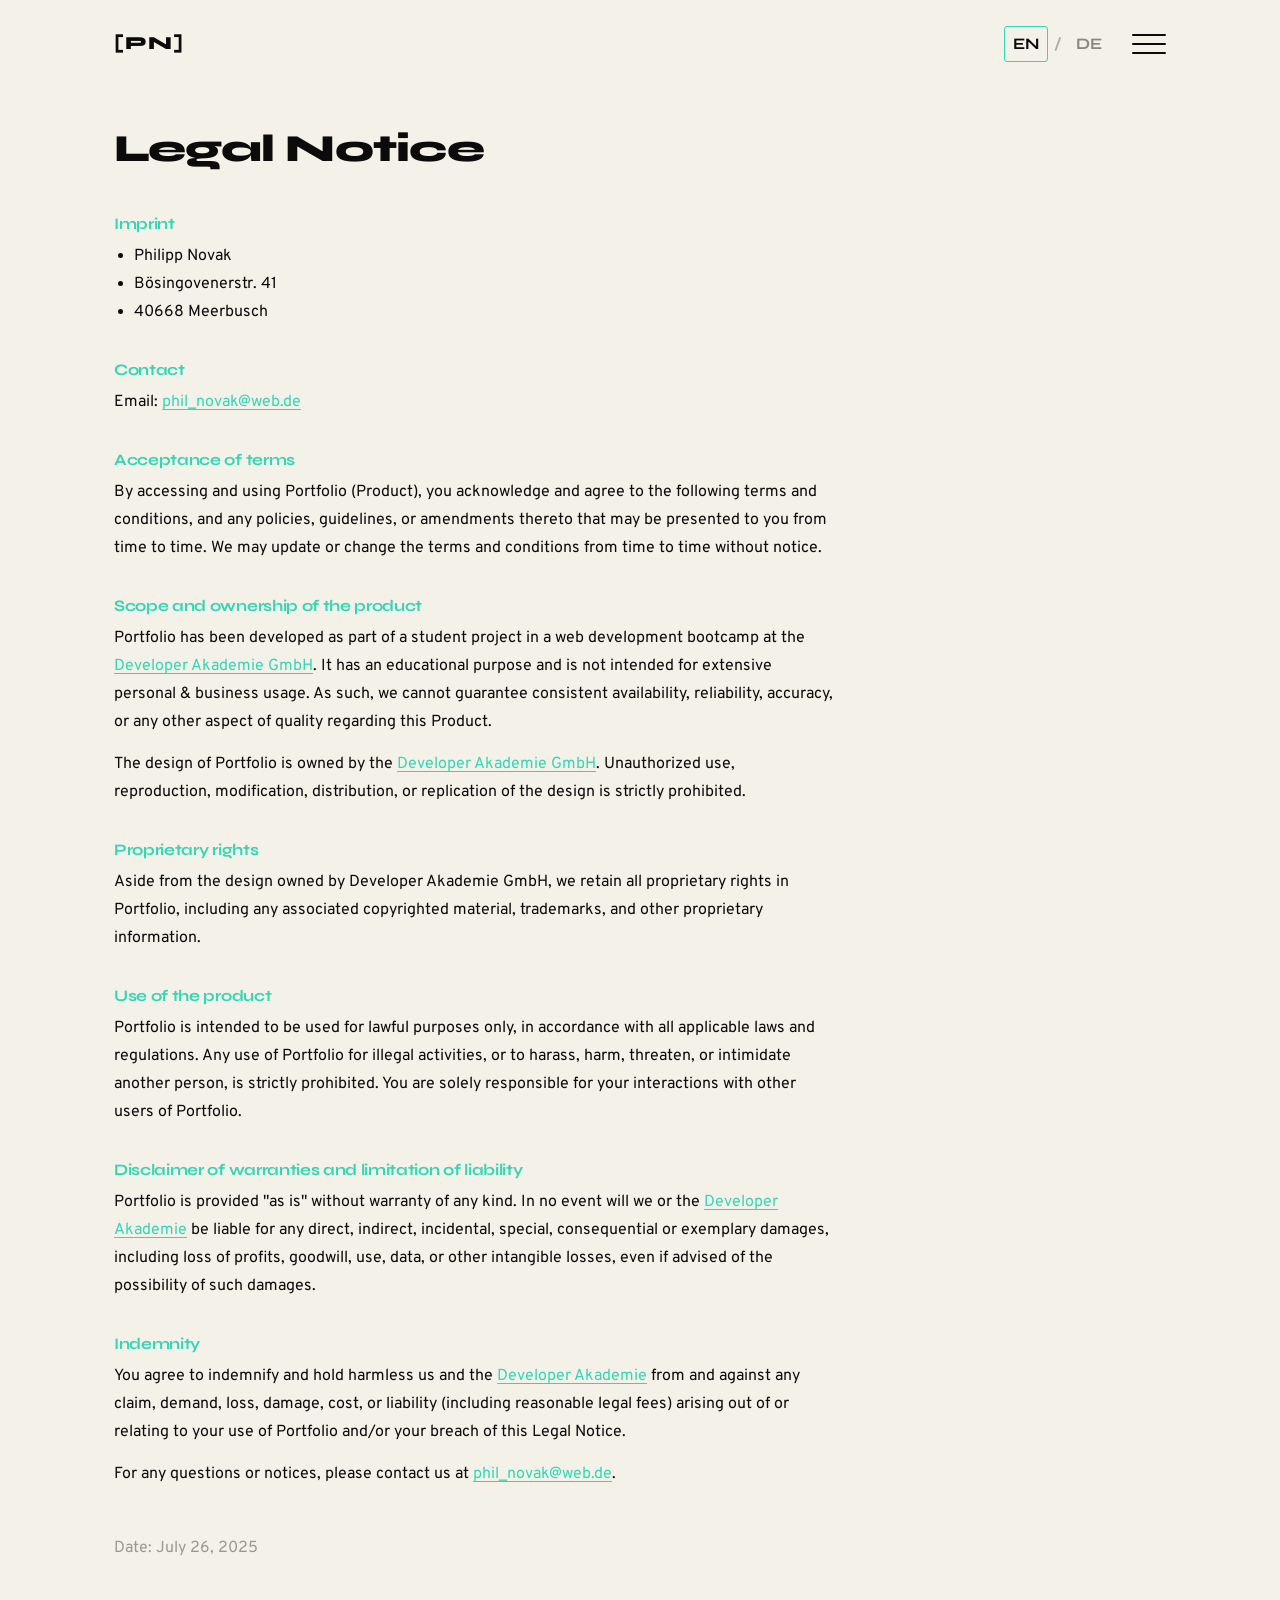
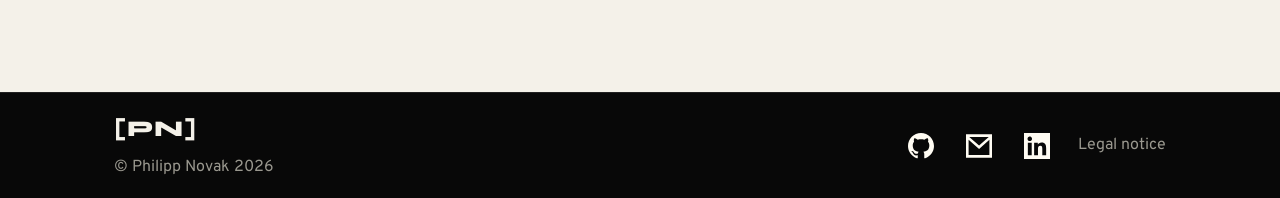
==== commit 9d3371d8: "fixed styles" ====
--- a/legal-notice.html
+++ b/legal-notice.html
@@ -106,21 +106,23 @@
 
     <!-- FOOTER -->
     <section class="contact contact--slim">
-        <footer class="site-footer">
-            <div class="footer-left">
-                <span class="logo">[P<span>N</span>]</span>
-                <a href="mailto:phil_novak@web.de" class="footer-email">phil_novak@web.de</a>
-                <p>© Philipp Novak 2026</p>
-            </div>
-            <div class="footer-right">
-                <div class="socials">
-                    <a href="#" aria-label="GitHub"><img src="./assets/img/github_menu.svg" alt="GitHub"></a>
-                    <a href="mailto:phil_novak@web.de" aria-label="Email"><img src="./assets/img/mail_menu.svg" alt="Email"></a>
-                    <a href="#" aria-label="LinkedIn"><img src="./assets/img/linkedin_menu.svg" alt="LinkedIn"></a>
+        <div class="wrap">
+            <footer class="site-footer">
+                <div class="footer-left">
+                    <span class="logo">[P<span>N</span>]</span>
+                    <a href="mailto:phil_novak@web.de" class="footer-email">phil_novak@web.de</a>
+                    <p>© Philipp Novak 2026</p>
                 </div>
-                <a href="./legal-notice.html" class="legal" data-i18n="legal">Legal notice</a>
-            </div>
-        </footer>
+                <div class="footer-right">
+                    <div class="socials">
+                        <a href="#" aria-label="GitHub"><img src="./assets/img/github_menu.svg" alt="GitHub"></a>
+                        <a href="mailto:phil_novak@web.de" aria-label="Email"><img src="./assets/img/mail_menu.svg" alt="Email"></a>
+                        <a href="#" aria-label="LinkedIn"><img src="./assets/img/linkedin_menu.svg" alt="LinkedIn"></a>
+                    </div>
+                    <a href="./legal-notice.html" class="legal" data-i18n="legal">Legal notice</a>
+                </div>
+            </footer>
+        </div>
     </section>
 
     <script src="./js/i18n.js"></script>
--- a/style.css
+++ b/style.css
@@ -114,7 +114,6 @@
   background: var(--cream);
   color: var(--ink);
   line-height: 1.6;
-  overflow-x: hidden;
   -webkit-font-smoothing: antialiased;
 }
 
@@ -158,7 +157,7 @@
   gap: 10px;
   font-family: 'Syne', sans-serif;
   font-weight: 700;
-  font-size: .95rem;
+  font-size: 1rem;
   border: 2px solid var(--ink);
   background: transparent;
   color: var(--ink);
@@ -215,6 +214,10 @@
   justify-content: space-between;
   padding: 26px max(clamp(20px, 5vw, 64px), calc((100% - var(--maxw)) / 2 + clamp(20px, 5vw, 64px)));
   background: var(--cream);
+  -webkit-transform: translateZ(0);
+  transform: translateZ(0);
+  -webkit-backface-visibility: hidden;
+  backface-visibility: hidden;
 }
 
 .logo {
@@ -249,7 +252,7 @@
   gap: 6px;
   font-family: 'Syne', sans-serif;
   font-weight: 700;
-  font-size: .8rem
+  font-size: 1rem;
 }
 
 .lang button {
@@ -345,7 +348,7 @@
   flex-direction: column;
   justify-content: center;
   align-items: center;
-  padding: 100px clamp(24px, 8vw, 120px) 24px;
+  padding: 100px clamp(32px, 8vw, 120px) 24px;
   gap: 4px;
 }
 
@@ -378,7 +381,7 @@
 .menu-bottom {
   background: var(--dark);
   color: var(--cream);
-  padding: 52px clamp(24px, 8vw, 120px) 40px;
+  padding: 52px clamp(32px, 8vw, 120px) 40px;
   clip-path: polygon(0 44px, 100% 0, 100% 100%, 0 100%);
 }
 
@@ -405,7 +408,7 @@
 .menu-hi-email {
   display: block;
   margin-top: 8px;
-  font-size: .9rem;
+  font-size: 1rem;
   color: var(--cream);
   opacity: .65;
 }
@@ -434,8 +437,14 @@
   min-height: 100svh;
   display: flex;
   flex-direction: column;
+  padding-block-start: 140px;
+}
+
+.hero .wrap {
+  flex: 1;
+  display: flex;
+  flex-direction: column;
   justify-content: center;
-  padding-block: 140px 90px;
 }
 
 .hero-text {
@@ -480,27 +489,27 @@
 
 .hero-mail {
   position: absolute;
-  left: clamp(10px, 2.6vw, 30px);
+  left: max(clamp(26px, 2.6vw, 30px), calc((100% - var(--maxw)) / 2 + clamp(26px, 2.6vw, 30px)));
   bottom: 120px;
   transform: rotate(-90deg);
   transform-origin: left bottom;
-  font-size: .72rem;
-  letter-spacing: .18em;
+  font-size: 1rem;
+  letter-spacing: .1em;
   color: var(--ink);
-  opacity: .7;
+  opacity: .5;
 }
 
 .scroll-down {
-  position: absolute;
-  right: clamp(20px, 5vw, 64px);
-  bottom: 46px;
+  align-self: flex-end;
+  margin-right: max(clamp(20px, 5vw, 64px), calc((100% - var(--maxw)) / 2 + clamp(20px, 5vw, 64px)));
+  padding-bottom: 46px;
   display: flex;
   flex-direction: column;
   align-items: center;
   gap: 8px;
-  font-size: .7rem;
-  letter-spacing: .14em;
-  opacity: .8;
+  font-size: 1rem;
+  letter-spacing: .08em;
+  opacity: .55;
 }
 
 .scroll-down img {
@@ -705,8 +714,8 @@
 }
 
 .about-photo span {
-  font-size: .85rem;
-  letter-spacing: .05em
+  font-size: 1rem;
+  letter-spacing: .04em;
 }
 
 /* ---------- skills ---------- */
@@ -730,7 +739,19 @@
   flex-direction: column;
   align-items: center;
   gap: 12px;
-  text-align: center
+  text-align: center;
+  transition: filter .35s ease, opacity .35s ease, transform .35s ease;
+}
+
+.skills-grid:hover .skill {
+  filter: blur(2px);
+  opacity: .35;
+}
+
+.skills-grid:hover .skill:hover {
+  filter: blur(0);
+  opacity: 1;
+  transform: scale(1.08);
 }
 
 .skill .ico {
@@ -782,8 +803,8 @@
 }
 
 .skill span {
-  font-size: .8rem;
-  font-weight: 600
+  font-size: 1rem;
+  font-weight: 600;
 }
 
 .skills-foot {
@@ -793,7 +814,7 @@
   gap: 10px;
   flex-wrap: wrap;
   margin-top: clamp(28px, 4vw, 44px);
-  font-size: .95rem;
+  font-size: 1rem;
   text-align: center;
 }
 
@@ -896,7 +917,7 @@
   gap: 0;
   font-family: 'Syne', sans-serif;
   color: var(--teal);
-  font-size: .8rem;
+  font-size: 1rem;
   font-weight: 600;
   letter-spacing: .03em;
 }
@@ -913,7 +934,7 @@
 
 .proj-desc {
   font-family: 'Overpass', sans-serif;
-  font-size: .9rem;
+  font-size: 1rem;
   line-height: 1.6;
   max-width: 28ch;
   color: var(--ink);
@@ -926,7 +947,7 @@
   padding: 8px 20px;
   font-family: 'Overpass', sans-serif;
   font-weight: 700;
-  font-size: .85rem;
+  font-size: 1rem;
   transition: padding-right .3s cubic-bezier(.22, .61, .36, 1), background .25s ease, color .25s ease;
 }
 
@@ -1047,7 +1068,7 @@
 }
 
 .tags {
-  font-size: .82rem;
+  font-size: 1rem;
   color: var(--teal);
   font-weight: 600;
   letter-spacing: .04em;
@@ -1056,8 +1077,9 @@
 /* ---------- references ---------- */
 .ref-grid {
   display: grid;
-  grid-template-columns: repeat(3, 1fr);
-  gap: clamp(20px, 3vw, 34px)
+  grid-template-columns: repeat(auto-fit, minmax(min(100%, 300px), 380px));
+  gap: clamp(20px, 3vw, 34px);
+  justify-content: center;
 }
 
 .ref-card {
@@ -1094,13 +1116,13 @@
 .ref-card .ref-role {
   color: var(--ink);
   font-weight: 600;
-  font-size: .82rem;
-  letter-spacing: .05em;
-  margin-bottom: 14px
+  font-size: 1rem;
+  letter-spacing: .04em;
+  margin-bottom: 14px;
 }
 
 .ref-card .ref-text {
-  font-size: .92rem;
+  font-size: 1rem;
   color: #4a4842;
   line-height: 1.55
 }
@@ -1205,7 +1227,7 @@
   display: block;
   visibility: hidden;
   margin-top: 5px;
-  font-size: .75rem;
+  font-size: 1rem;
   color: #e05555;
   letter-spacing: .02em;
   min-height: 1em;
@@ -1224,7 +1246,7 @@
   display: flex;
   align-items: flex-start;
   gap: 12px;
-  font-size: .85rem;
+  font-size: 1rem;
   color: #cfcdc6;
   margin-bottom: 30px
 }
@@ -1248,7 +1270,7 @@
 
 .form-msg {
   min-height: 22px;
-  font-size: .9rem;
+  font-size: 1rem;
   margin-top: 6px;
   color: var(--teal);
   font-weight: 600
@@ -1296,7 +1318,7 @@
 
 .footer-left p {
   color: #9a988f;
-  font-size: .82rem;
+  font-size: 1rem;
   margin-top: 8px
 }
 
@@ -1335,7 +1357,7 @@
 }
 
 .footer-right .legal {
-  font-size: .78rem;
+  font-size: 1rem;
   color: #9a988f
 }
 
@@ -1441,7 +1463,7 @@
   }
 
   .ref-grid {
-    grid-template-columns: 1fr
+    grid-template-columns: 1fr;
   }
 
   .proj {
@@ -1478,9 +1500,6 @@
     justify-content: flex-start
   }
 
-  .hero-mail {
-    display: none
-  }
 
 
   .about p.lead {
@@ -1489,6 +1508,30 @@
   }
 }
 
+@media(max-width:490px) {
+  .proj {
+    padding-inline: clamp(20px, 6vw, 28px);
+  }
+}
+
+@media(max-width:450px) {
+  .skills-arrow,
+  .about-arrow {
+    justify-content: center;
+  }
+
+  .skills-arrow img,
+  .about-arrow img {
+    width: 54px;
+    height: auto;
+  }
+
+  .proj-arrow {
+    width: 54px;
+    height: 54px;
+  }
+}
+
 @media(max-width:400px) {
   .about h2 {
     font-size: clamp(1.8rem, 9vw, 2.2rem);
@@ -1500,6 +1543,22 @@
 
   .head-ruled h2 {
     font-size: clamp(1.7rem, 8.5vw, 2.1rem);
+  }
+
+  .menu-links a {
+    font-size: 1.3rem;
+  }
+
+  .menu-hi-title {
+    font-size: 1.4rem;
+  }
+
+  .menu-hi-email {
+    font-size: 1rem;
+    white-space: nowrap;
+    overflow: hidden;
+    text-overflow: ellipsis;
+    max-width: 130px;
   }
 }
 
@@ -1568,8 +1627,8 @@
 .legal-page h1 {
   font-family: 'Syne', sans-serif;
   font-weight: 900;
-  font-size: clamp(2.4rem, 7vw, 4.4rem);
-  margin-bottom: clamp(40px, 6vw, 70px);
+  font-size: clamp(1.6rem, 4vw, 2.4rem);
+  margin-bottom: clamp(28px, 4vw, 48px);
 }
 
 .legal-block {
@@ -1586,7 +1645,7 @@
 
 .legal-block p,
 .legal-block li {
-  font-size: .95rem;
+  font-size: 1rem;
   line-height: 1.75;
   max-width: 72ch;
   color: var(--ink);
@@ -1609,22 +1668,35 @@
 
 .legal-date {
   margin-top: 48px;
-  font-size: .85rem;
+  font-size: 1rem;
   color: #9a988f;
 }
 
 /* ---------- slim footer (legal / privacy pages) ---------- */
+
+/* push slim footer to bottom if page content is short */
+body:has(.contact--slim) {
+  display: flex;
+  flex-direction: column;
+  min-height: 100vh;
+}
+
+body:has(.contact--slim) .legal-page {
+  flex: 1;
+}
+
 .contact--slim {
   margin-top: 0;
   padding-block: 0;
   clip-path: none;
+  border-top: 1px solid rgba(255, 255, 255, 0.1);
 }
 
 .contact--slim .site-footer {
   margin-top: 0;
   padding-block: 18px;
-  align-items: center;
-  border-top: 1px solid rgba(255, 255, 255, 0.1);
+  padding-inline: 0;
+  align-items: center;
 }
 
 .contact--slim .footer-up {
@@ -1684,7 +1756,7 @@
     display: block;
     order: 3;
     color: #9a988f;
-    font-size: .82rem;
+    font-size: 1rem;
   }
 
   .footer-right .legal {
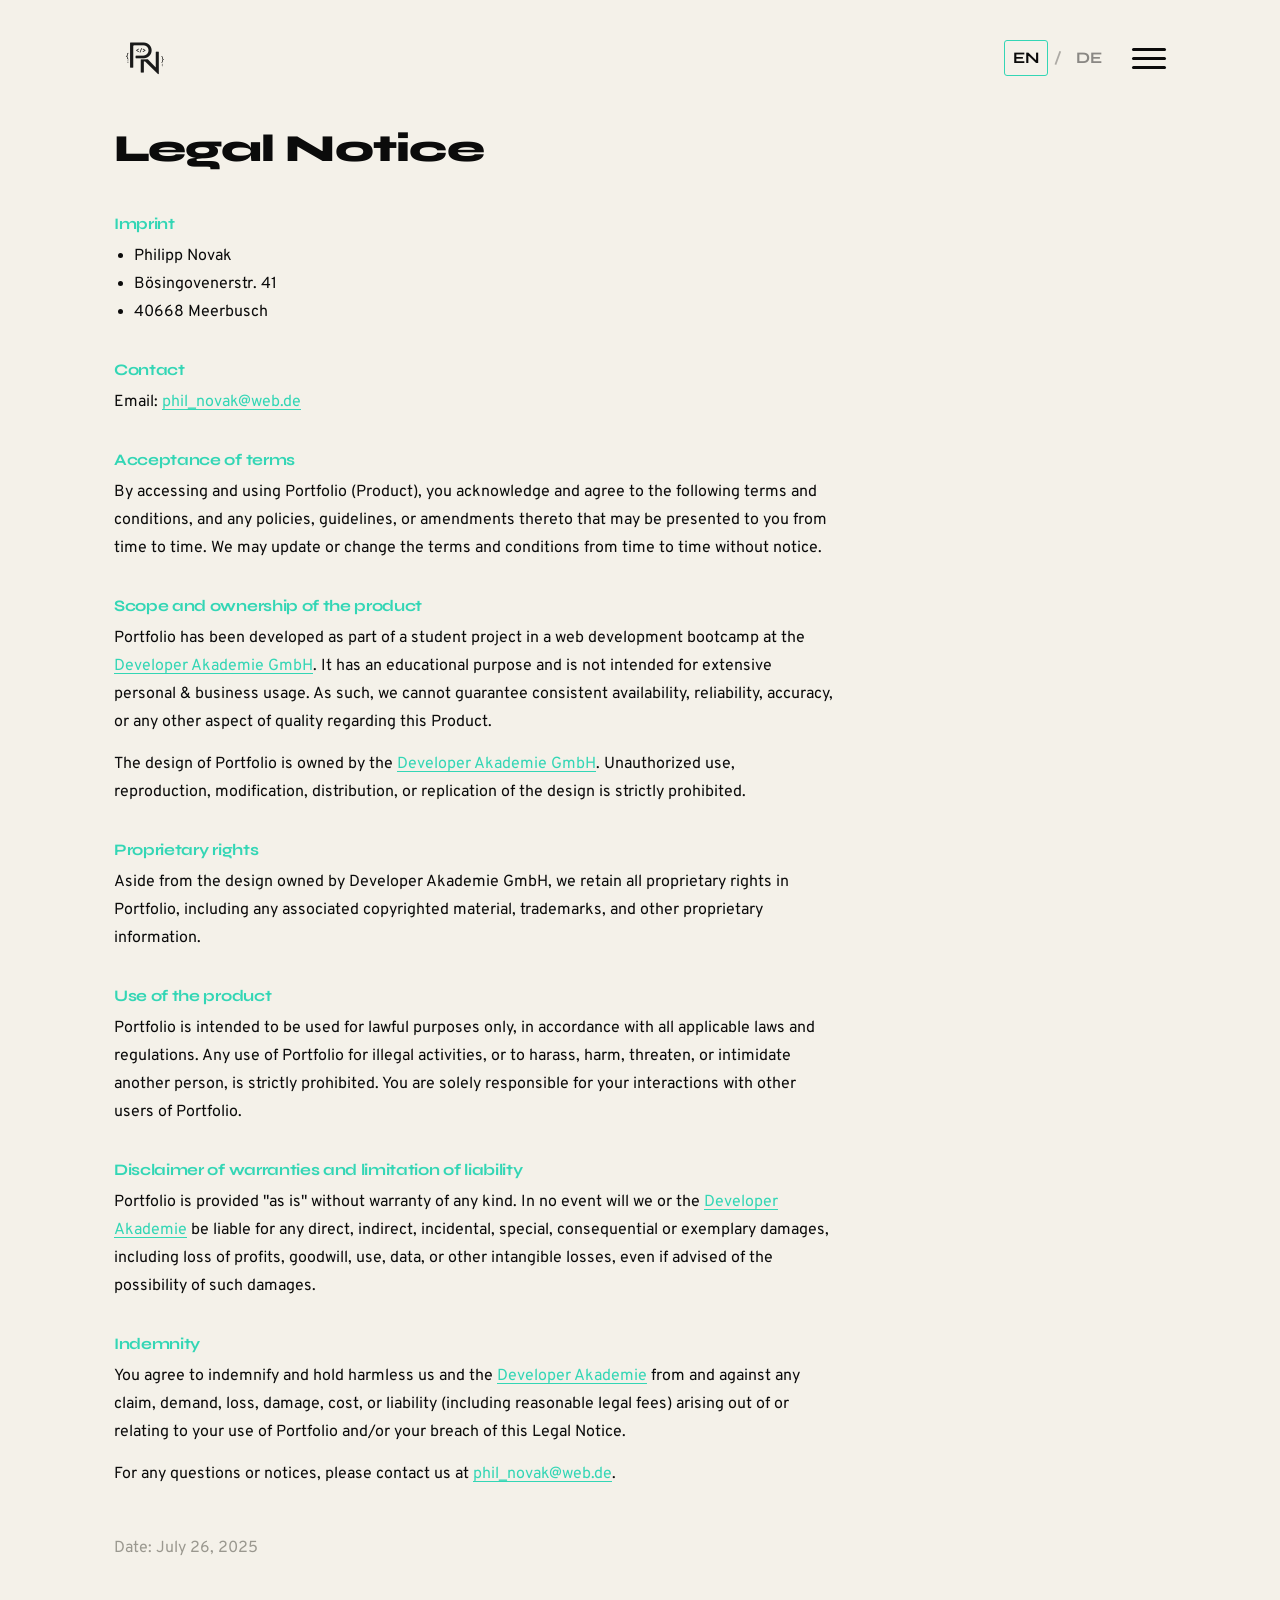
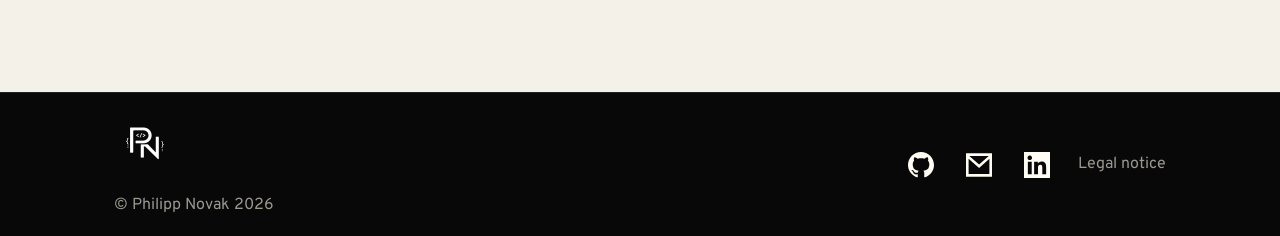
==== commit 7d1c65ca: "fixed styles; added logo" ====
--- a/legal-notice.html
+++ b/legal-notice.html
@@ -13,7 +13,7 @@
 
     <!-- HEADER -->
     <header class="site-header">
-        <span class="logo">[P<span>N</span>]</span>
+        <a class="logo" href="./index.html"><img src="./assets/img/logo_page.png" alt="Philipp Novak"></a>
         <div class="header-right">
             <div class="lang" aria-label="Language switch">
                 <button data-lang="en" class="is-active">EN</button>
@@ -41,9 +41,9 @@
                     <a href="mailto:phil_novak@web.de" class="menu-hi-email">phil_novak@web.de</a>
                 </div>
                 <div class="menu-socials">
-                    <a href="#" aria-label="GitHub"><img src="./assets/img/github_menu.svg" alt="GitHub"></a>
+                    <a href="https://github.com/novakovic29" target="_blank" rel="noopener" aria-label="GitHub"><img src="./assets/img/github_menu.svg" alt="GitHub"></a>
                     <a href="mailto:phil_novak@web.de" aria-label="Email"><img src="./assets/img/mail_menu.svg" alt="Email"></a>
-                    <a href="#" aria-label="LinkedIn"><img src="./assets/img/linkedin_menu.svg" alt="LinkedIn"></a>
+                    <a href="https://www.linkedin.com/in/philipp-novak-8223a3237/" target="_blank" rel="noopener" aria-label="LinkedIn"><img src="./assets/img/linkedin_menu.svg" alt="LinkedIn"></a>
                 </div>
             </div>
         </div>
@@ -109,15 +109,15 @@
         <div class="wrap">
             <footer class="site-footer">
                 <div class="footer-left">
-                    <span class="logo">[P<span>N</span>]</span>
+                    <a class="logo" href="./index.html"><img src="./assets/img/logo_page.png" alt="Philipp Novak"></a>
                     <a href="mailto:phil_novak@web.de" class="footer-email">phil_novak@web.de</a>
                     <p>© Philipp Novak 2026</p>
                 </div>
                 <div class="footer-right">
                     <div class="socials">
-                        <a href="#" aria-label="GitHub"><img src="./assets/img/github_menu.svg" alt="GitHub"></a>
+                        <a href="https://github.com/novakovic29" target="_blank" rel="noopener" aria-label="GitHub"><img src="./assets/img/github_menu.svg" alt="GitHub"></a>
                         <a href="mailto:phil_novak@web.de" aria-label="Email"><img src="./assets/img/mail_menu.svg" alt="Email"></a>
-                        <a href="#" aria-label="LinkedIn"><img src="./assets/img/linkedin_menu.svg" alt="LinkedIn"></a>
+                        <a href="https://www.linkedin.com/in/philipp-novak-8223a3237/" target="_blank" rel="noopener" aria-label="LinkedIn"><img src="./assets/img/linkedin_menu.svg" alt="LinkedIn"></a>
                     </div>
                     <a href="./legal-notice.html" class="legal" data-i18n="legal">Legal notice</a>
                 </div>
--- a/style.css
+++ b/style.css
@@ -221,23 +221,20 @@
 }
 
 .logo {
-  font-family: 'Syne', sans-serif;
-  font-weight: 900;
-  font-size: 1.15rem;
-  letter-spacing: 1px;
-  display: inline-flex
-}
-
-.logo span {
-  color: var(--ink)
-}
-
-.site-footer .logo {
-  color: var(--cream)
-}
-
-.site-footer .logo span {
-  color: var(--cream)
+  display: inline-flex;
+  align-items: center;
+}
+
+.logo img {
+  height: 4rem;
+  width: auto;
+  display: block;
+}
+
+.site-footer .logo img,
+.footer-left .logo img {
+  height: 4rem;
+  filter: brightness(0) invert(1);
 }
 
 .header-right {
@@ -489,7 +486,7 @@
 
 .hero-mail {
   position: absolute;
-  left: max(clamp(26px, 2.6vw, 30px), calc((100% - var(--maxw)) / 2 + clamp(26px, 2.6vw, 30px)));
+  left: max(clamp(26px, 5vw, 64px), calc((100% - var(--maxw)) / 2 + clamp(26px, 5vw, 64px)));
   bottom: 120px;
   transform: rotate(-90deg);
   transform-origin: left bottom;
@@ -675,32 +672,51 @@
   display: block;
 }
 
+@keyframes sweep-bottom-left {
+  0%   { transform: translate(20px, -20px); opacity: 0; }
+  30%  { opacity: 1; }
+  70%  { opacity: 1; }
+  100% { transform: translate(-24px, 24px); opacity: 0; }
+}
+
+@keyframes sweep-bottom-right {
+  0%   { transform: translate(-20px, -20px); opacity: 0; }
+  30%  { opacity: 1; }
+  70%  { opacity: 1; }
+  100% { transform: translate(24px, 24px);  opacity: 0; }
+}
+
 .skills-arrow {
   display: flex;
   justify-content: flex-start;
   padding-top: 12px;
-  transition: transform .2s ease;
-}
-
-.skills-arrow:hover {
-  transform: translateX(4px);
+}
+
+.skills-arrow:hover img {
+  animation-play-state: paused;
 }
 
 .skills-arrow img {
   width: auto;
   height: auto;
   object-fit: unset;
+  animation: sweep-bottom-right 1.3s ease-in-out infinite;
 }
 
 .about-arrow {
   display: flex;
   justify-content: center;
   padding-top: 20px;
-  transition: transform .2s ease;
-}
-
-.about-arrow:hover {
-  transform: translateY(4px);
+}
+
+.about-arrow:hover img {
+  animation-play-state: paused;
+}
+
+.about-arrow img {
+  width: auto;
+  height: auto;
+  animation: sweep-bottom-left 1.3s ease-in-out infinite;
 }
 
 .about-arrow img {
@@ -977,6 +993,11 @@
   height: 100%;
   object-fit: cover;
   display: block;
+  transition: filter .35s ease;
+}
+
+.proj:hover .proj-clip img {
+  filter: blur(2px) brightness(.9);
 }
 
 .proj-media::after {
@@ -1304,12 +1325,8 @@
 }
 
 .footer-left .logo {
-  color: var(--cream);
-  font-size: 1.4rem
-}
-
-.footer-left .logo span {
-  color: var(--cream)
+  display: inline-flex;
+  align-items: center;
 }
 
 .footer-email {
@@ -1424,7 +1441,7 @@
 
   .proj-hover-info,
   .proj.reverse .proj-hover-info {
-    align-items: flex-start;
+    align-items: center;
   }
 
   .footer-up {
@@ -1478,12 +1495,17 @@
   .proj.reverse .proj-num,
   .proj-num {
     order: 0;
-    text-align: left
+    text-align: center;
+    display: flex;
+    flex-direction: column;
+    align-items: center;
   }
 
   .proj-media {
     aspect-ratio: 16/10;
     max-height: 260px;
+    margin-inline: auto;
+    width: 100%;
   }
 
   .head-ruled .r {
